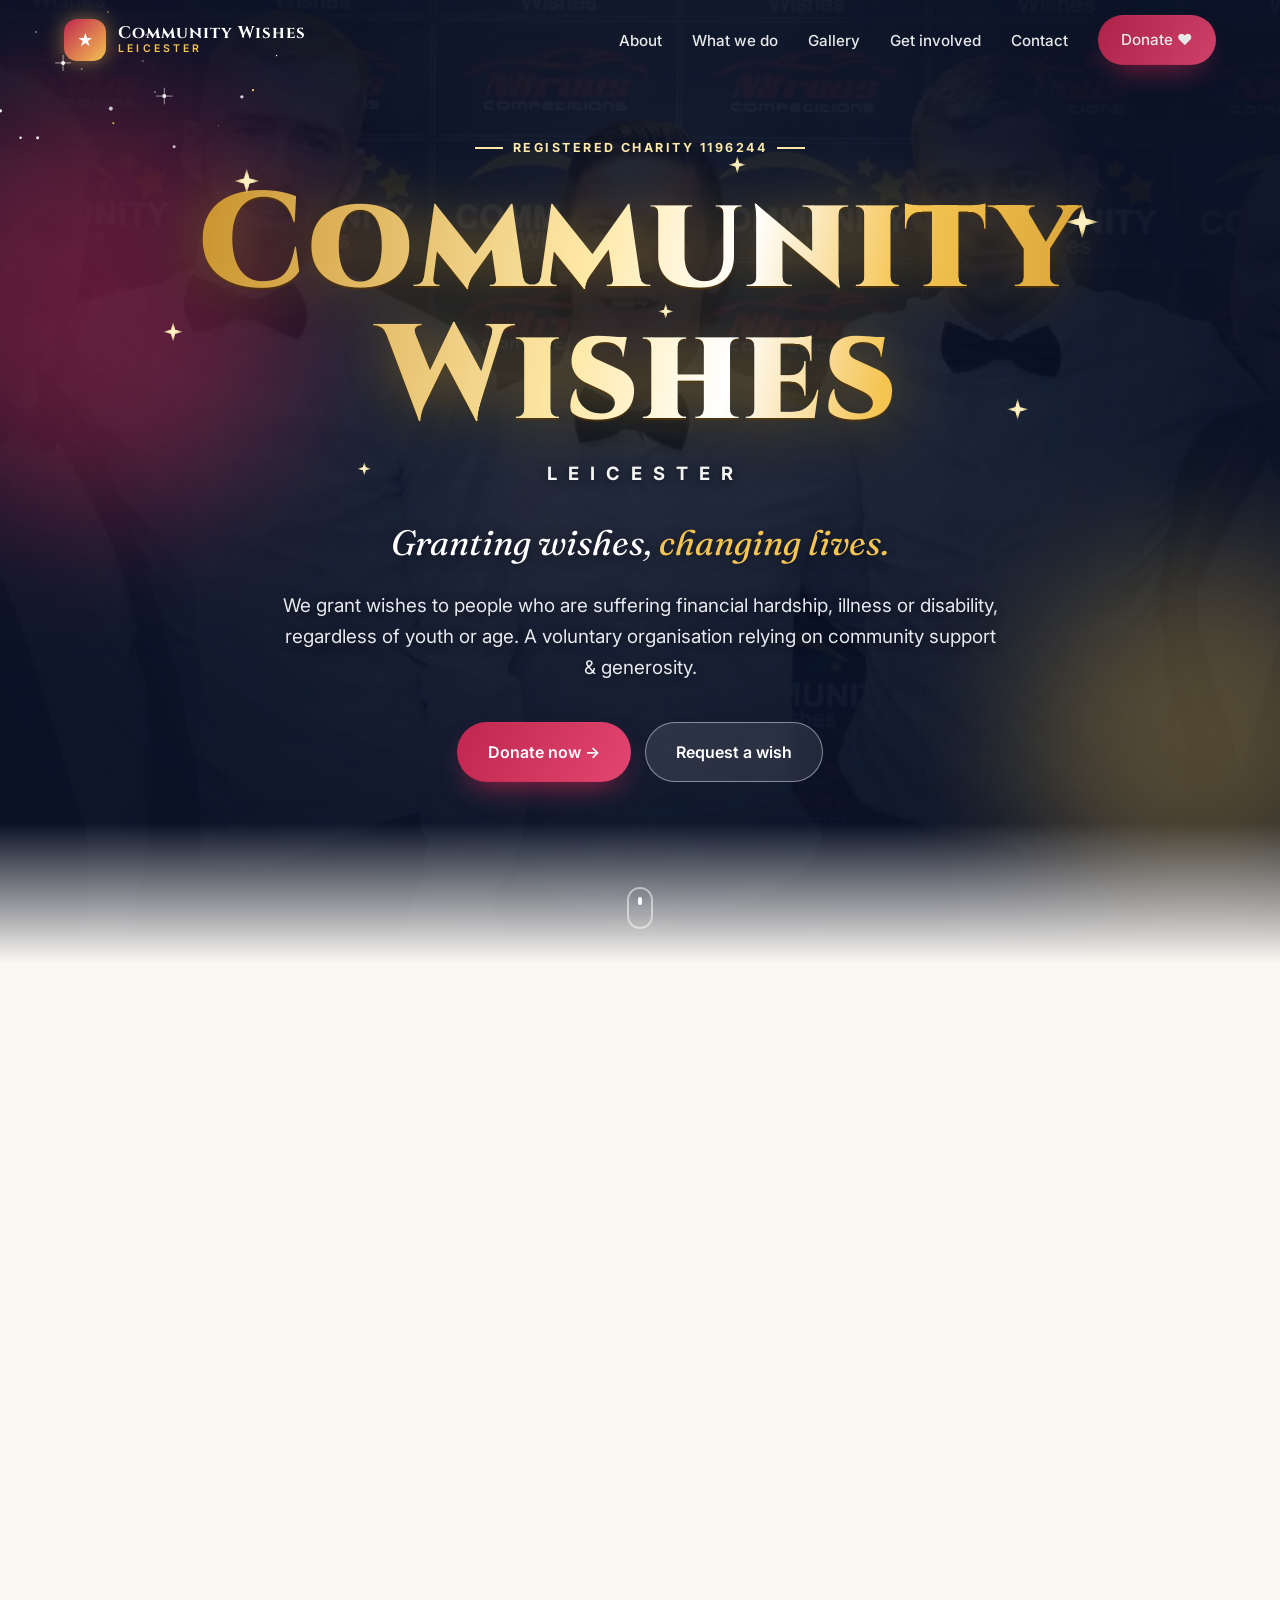
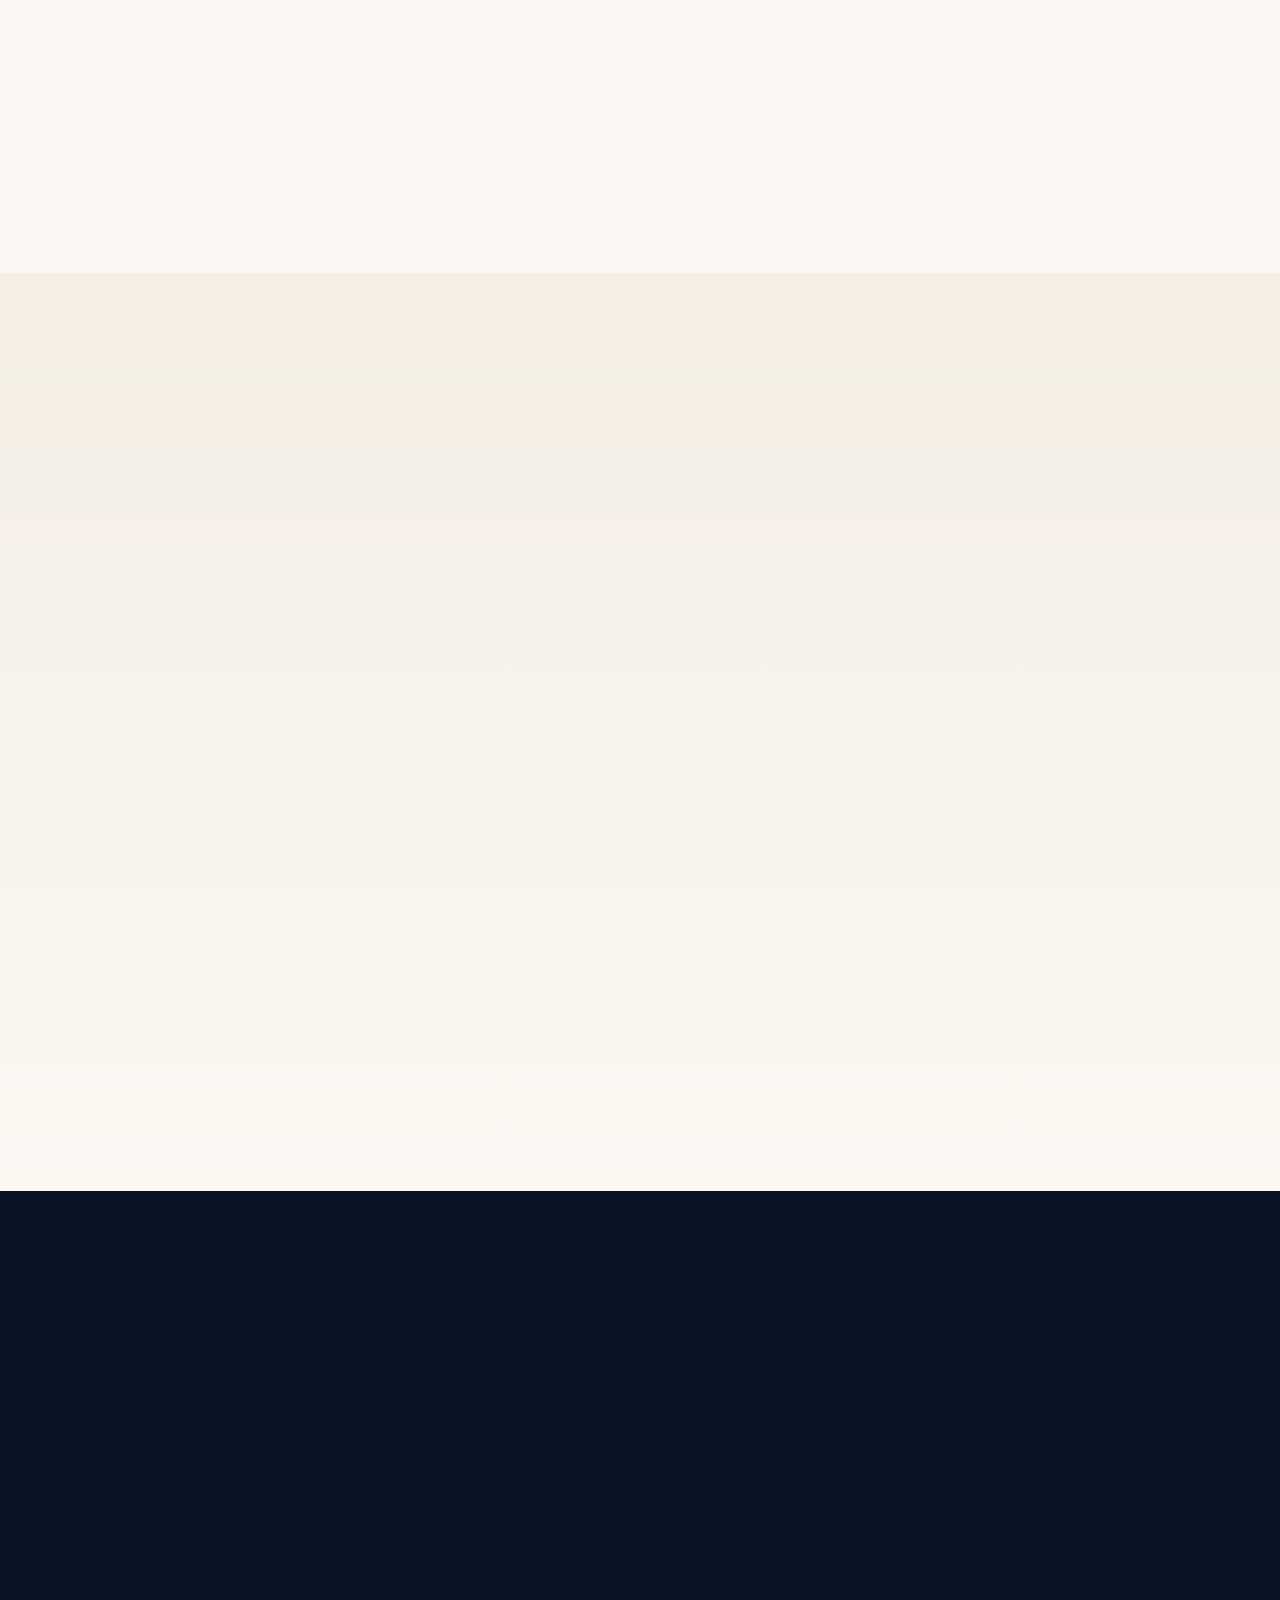
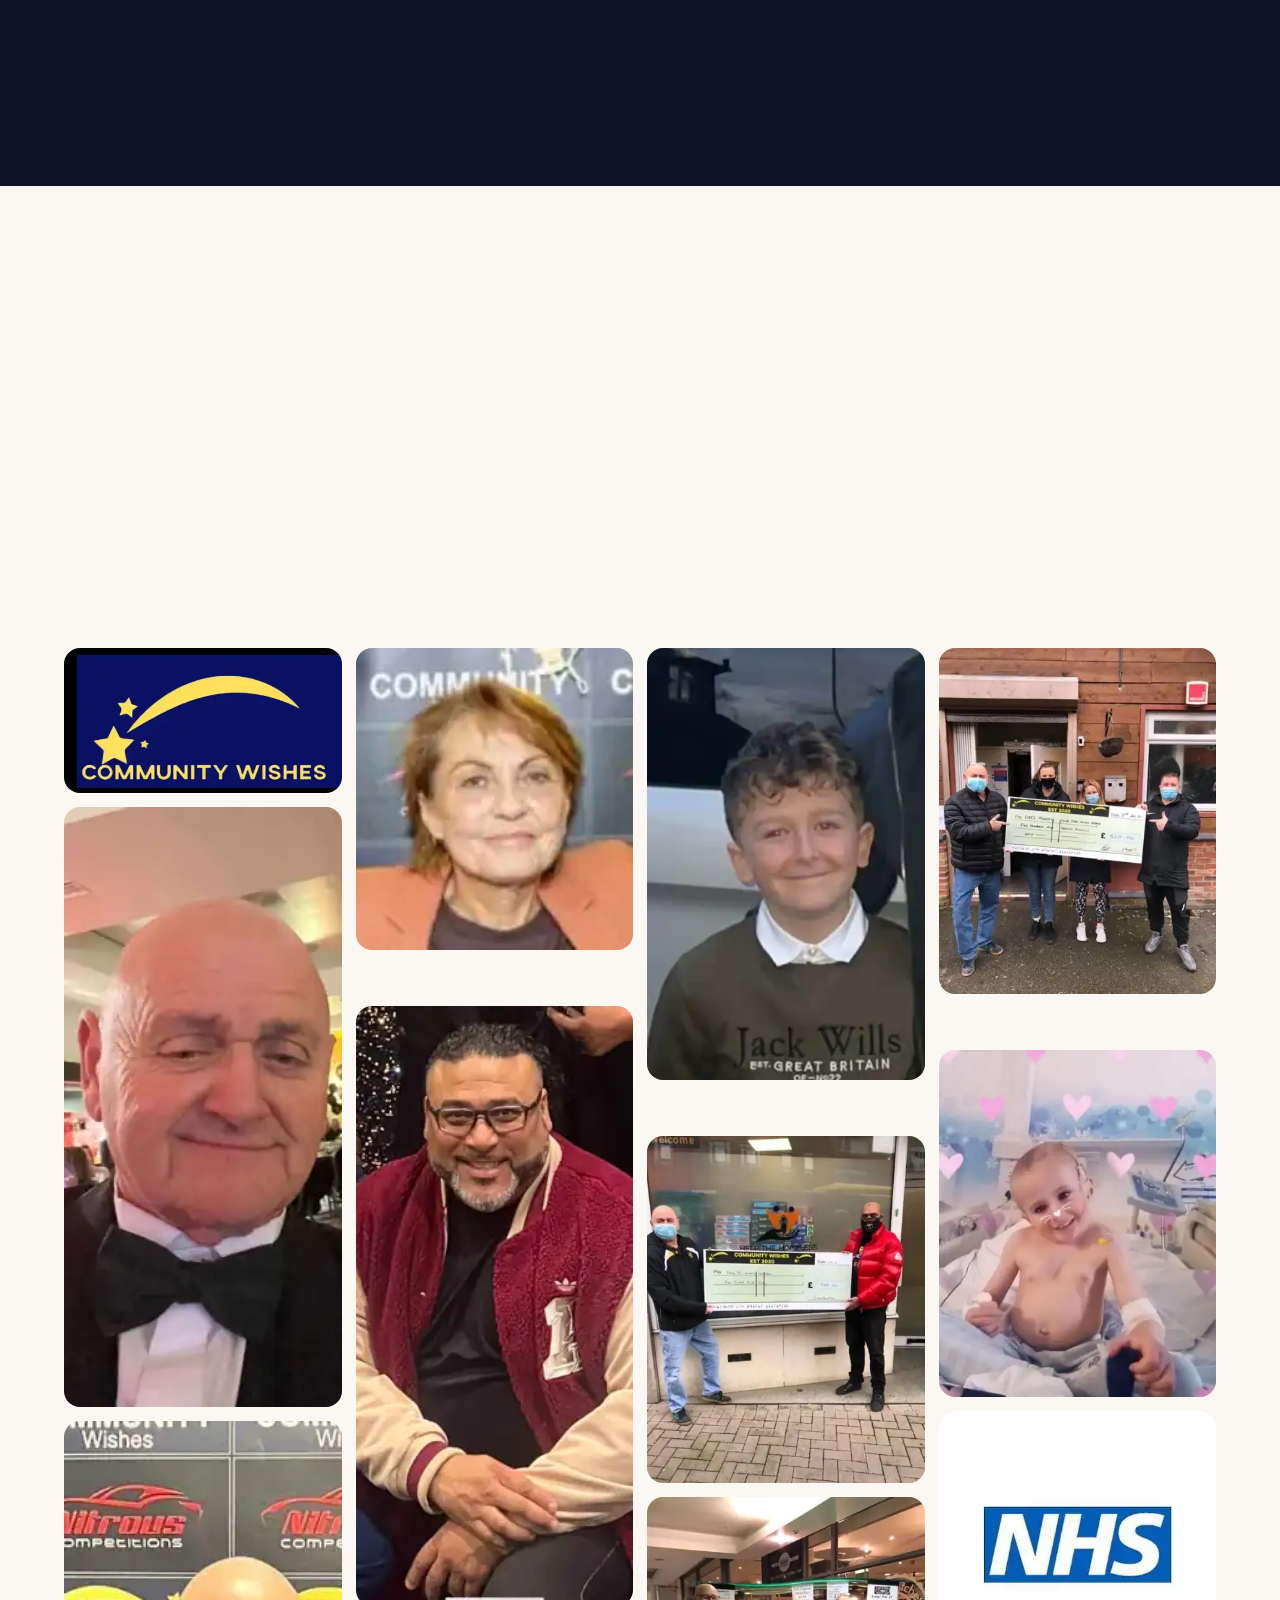
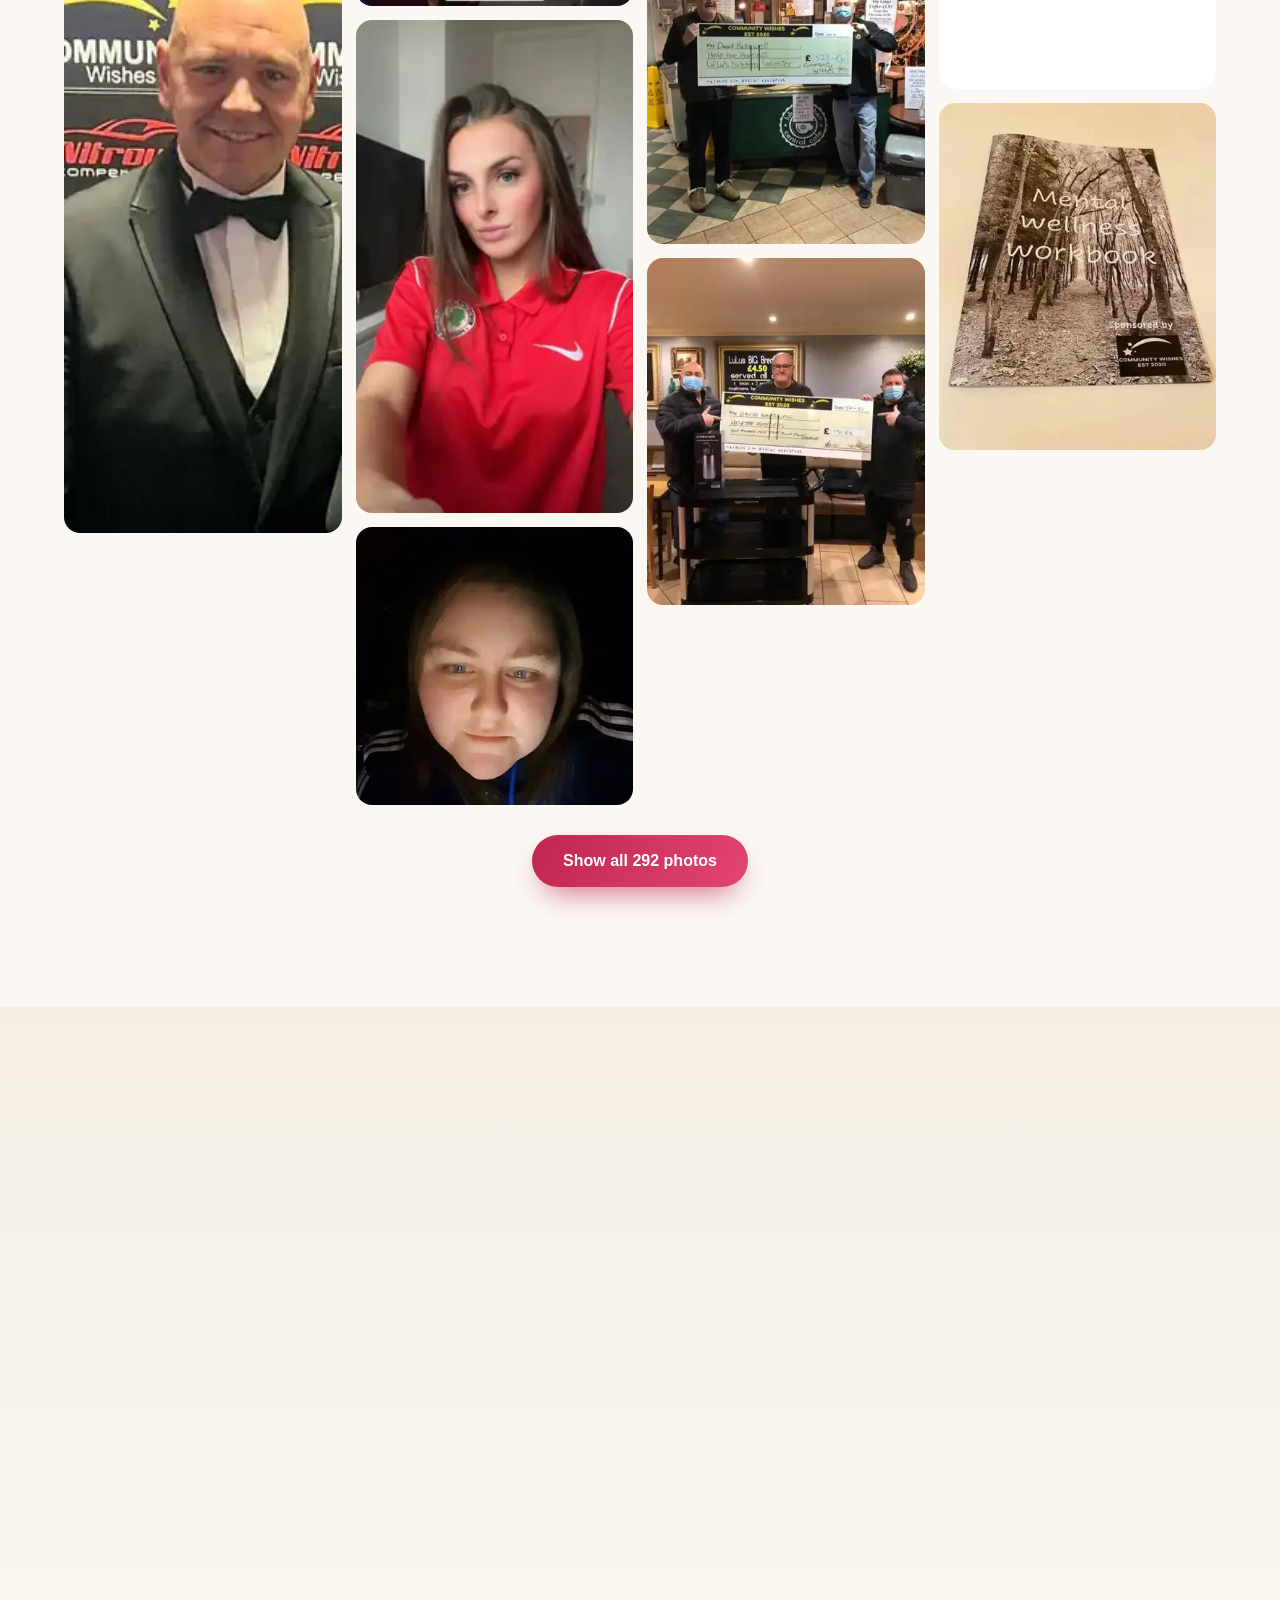
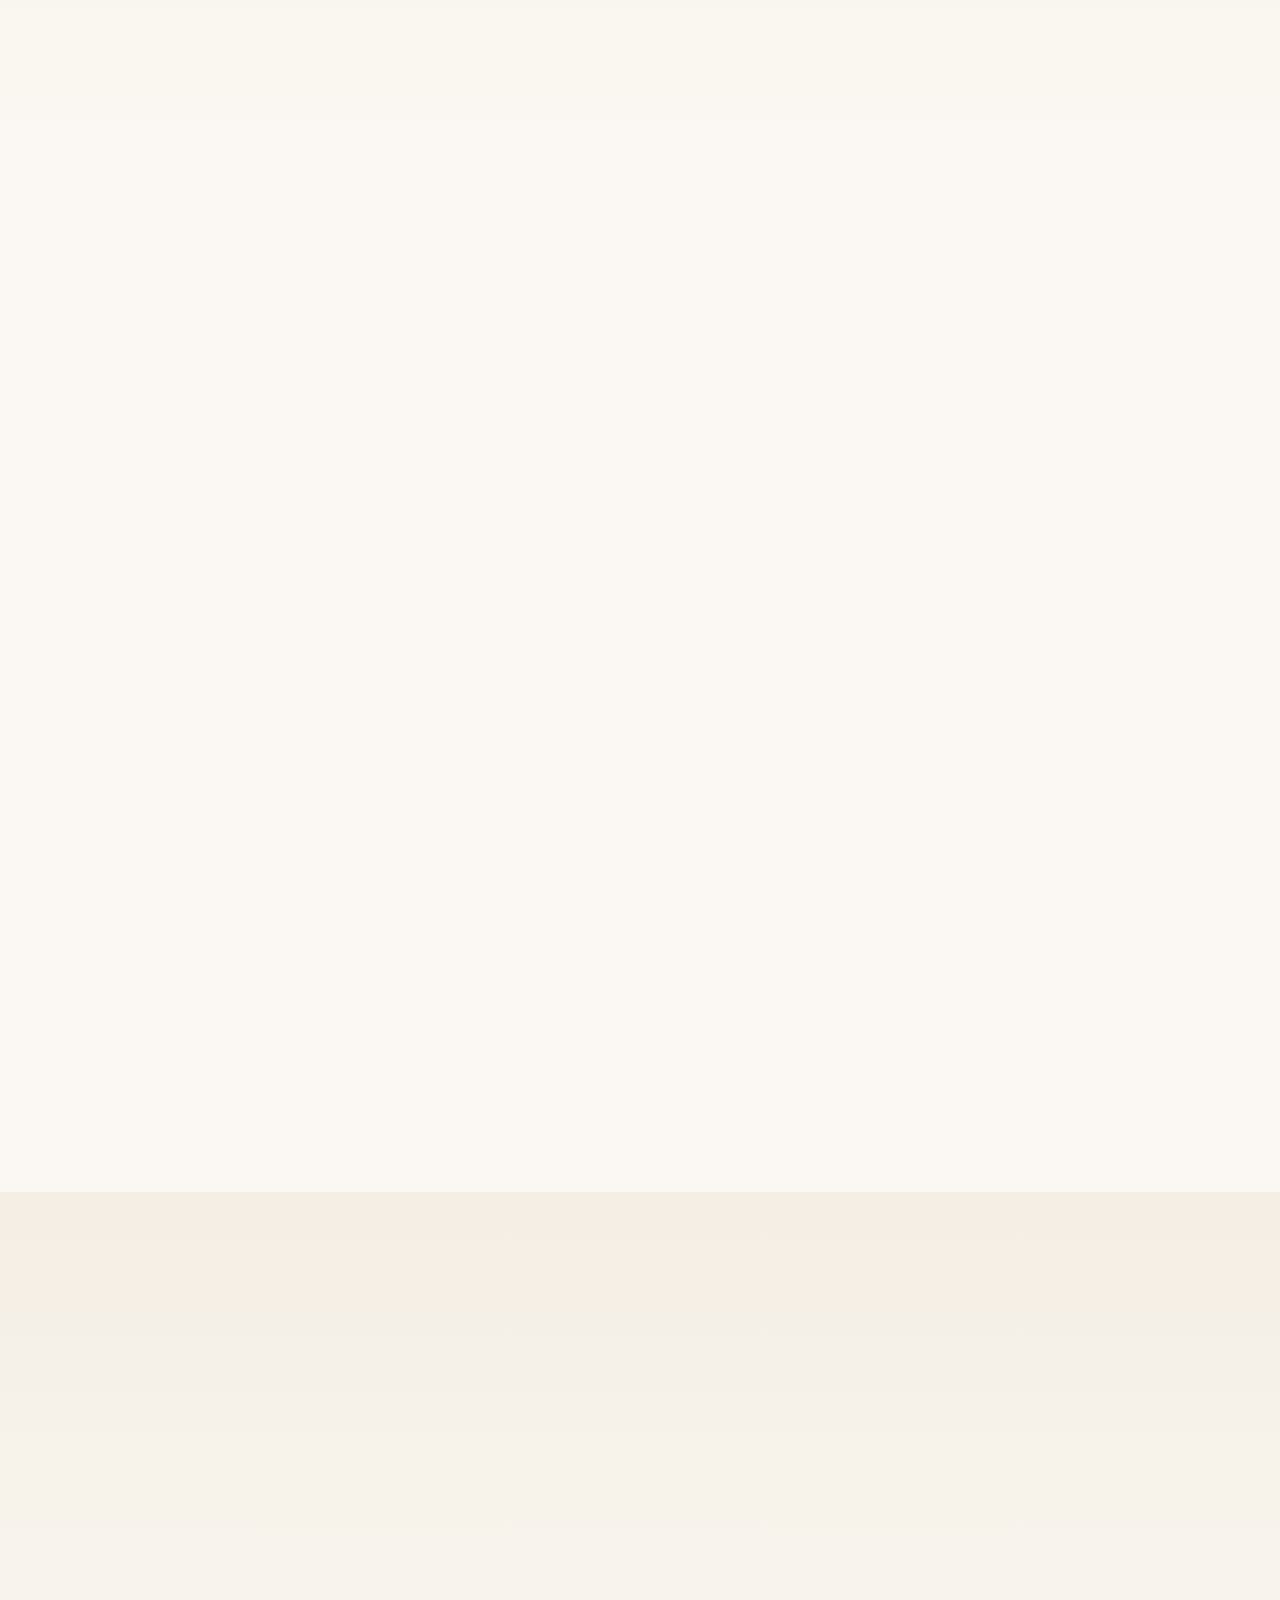
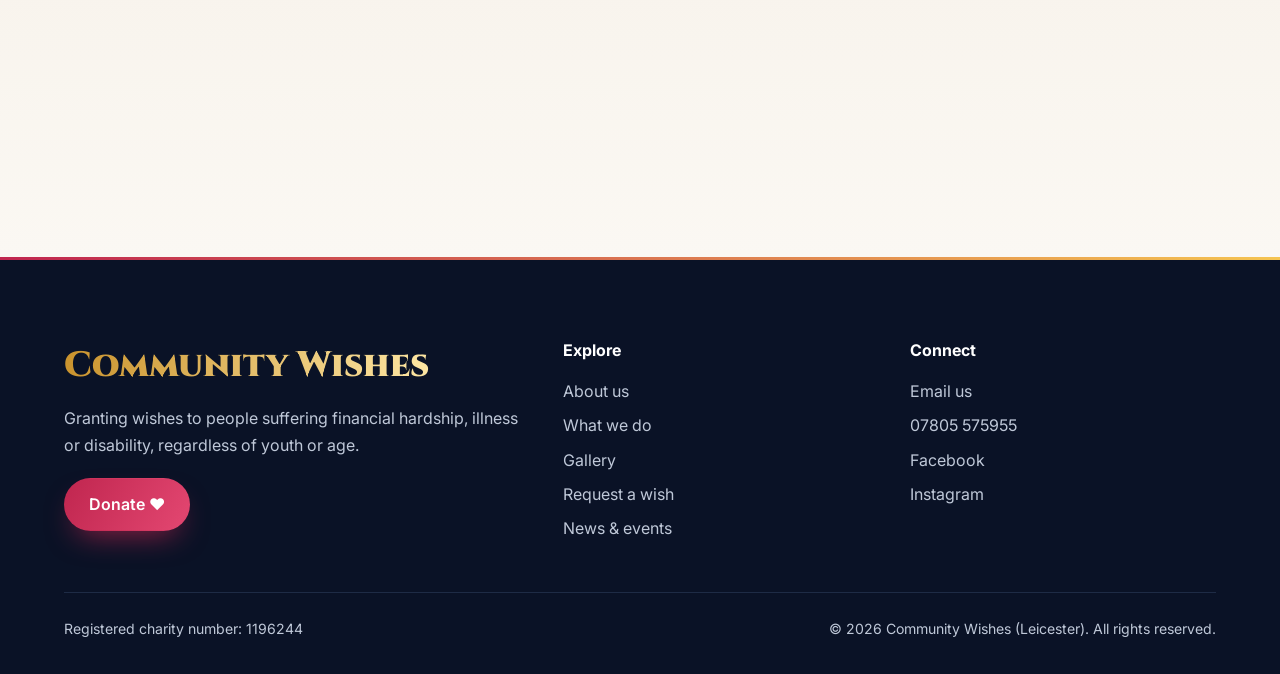
==== index.html @ 94527a58 "Add index loader" ====
<!DOCTYPE html>
<!--
  ============================================================
  DONATION_URL — REPLACE BEFORE GOING LIVE
  The original site has no online donation link, so every Donate
  button uses the placeholder in the <script> at the bottom.
  Replace it with your real Stripe Payment Link / JustGiving / PayPal page.
  Search this file for: DONATION_URL
  All photos are embedded (base64) from communitywishesleicester.godaddysites.com
  ============================================================
-->
<html lang="en-GB">
<head>
<meta charset="utf-8"><meta name="viewport" content="width=device-width, initial-scale=1">
<title>Community Wishes (Leicester) | Granting wishes, changing lives</title>
<meta name="description" content="Community Wishes (Leicester) grants wishes to people suffering financial hardship, illness or disability, regardless of youth or age. Registered charity 1196244.">
<meta property="og:type" content="website">
<meta property="og:title" content="Community Wishes (Leicester)">
<meta property="og:description" content="Our mission is to grant wishes to people who are suffering financial hardship, illness or disability regardless of youth or age. Registered charity 1196244.">
<meta property="og:image" content="https://img1.wsimg.com/isteam/ip/4e9549ed-511d-4e6c-a30c-677b5d57eadd/367485604_6834383706646253_7721024406754819091.jpg/:/rs=w:1200,h:630,cg:true,m/cr=w:1200,h:630">
<meta property="og:image:width" content="1200"><meta property="og:image:height" content="630">
<meta name="twitter:card" content="summary_large_image">
<meta name="theme-color" content="#0a1226">
<link rel="preconnect" href="https://fonts.googleapis.com"><link rel="preconnect" href="https://fonts.gstatic.com" crossorigin>
<link href="https://fonts.googleapis.com/css2?family=Cinzel:wght@700;900&family=Fraunces:ital,opsz,wght@0,9..144,500;0,9..144,700;1,9..144,600&family=Inter:wght@400;500;600;700&display=swap" rel="stylesheet">
<style>body{margin:0;background:#0a1226;color:#f5c451;font:600 18px/1.4 Inter,system-ui,sans-serif;display:grid;place-items:center;min-height:100vh;text-align:center}
.s{width:48px;height:48px;border:4px solid rgba(245,196,81,.25);border-top-color:#f5c451;border-radius:50%;animation:r 1s linear infinite;margin:0 auto 18px}@keyframes r{to{transform:rotate(360deg)}}</style></head>
<body><div><div class="s"></div>Community Wishes (Leicester)<br><small style="color:#cfd6e2;font-weight:400">Loading…</small></div>
<script>
Promise.all(Array.from({length:9},(_,i)=>fetch('parts/p'+i+'.txt').then(r=>{if(!r.ok)throw r.status;return r.text()})))
.then(a=>{document.open();document.write(a.join(''));document.close()})
.catch(e=>{document.body.innerHTML='<p style="padding:24px">Sorry, the page failed to load. Please refresh.</p>'});
</script></body></html>
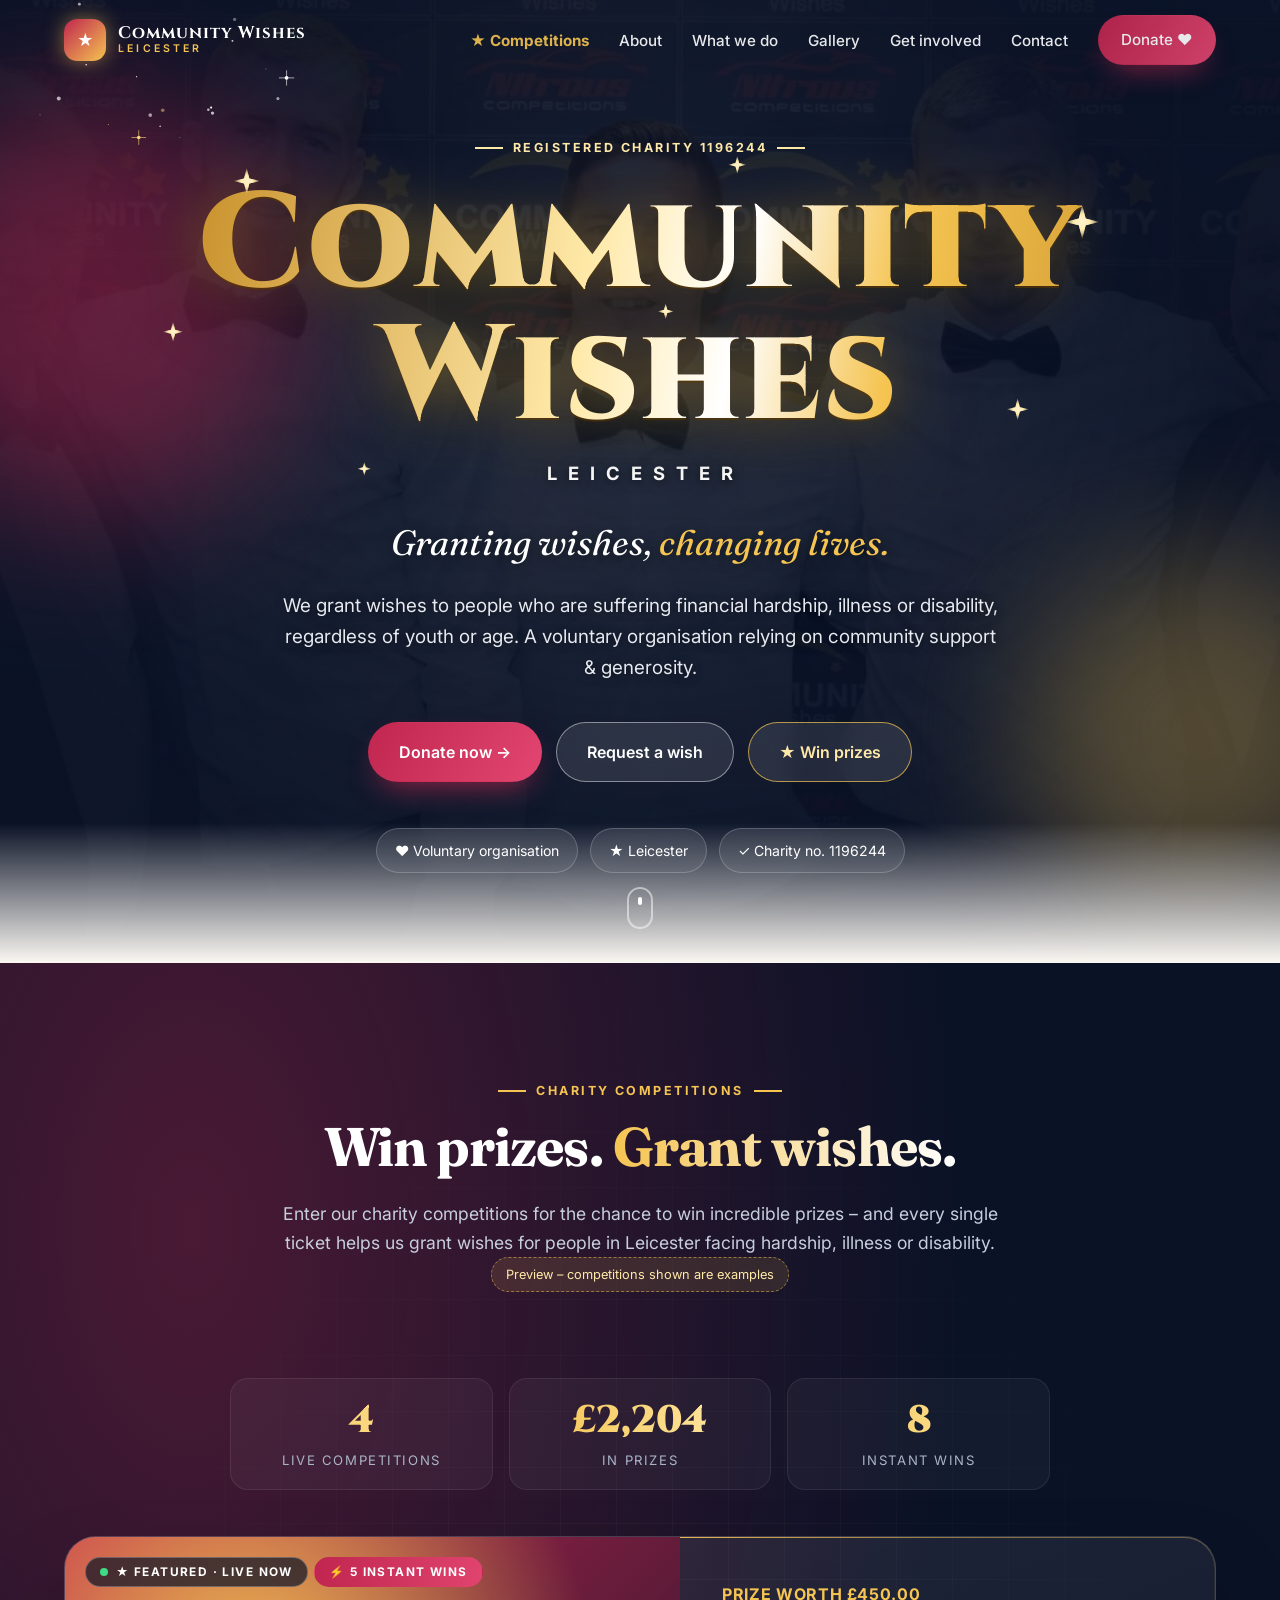
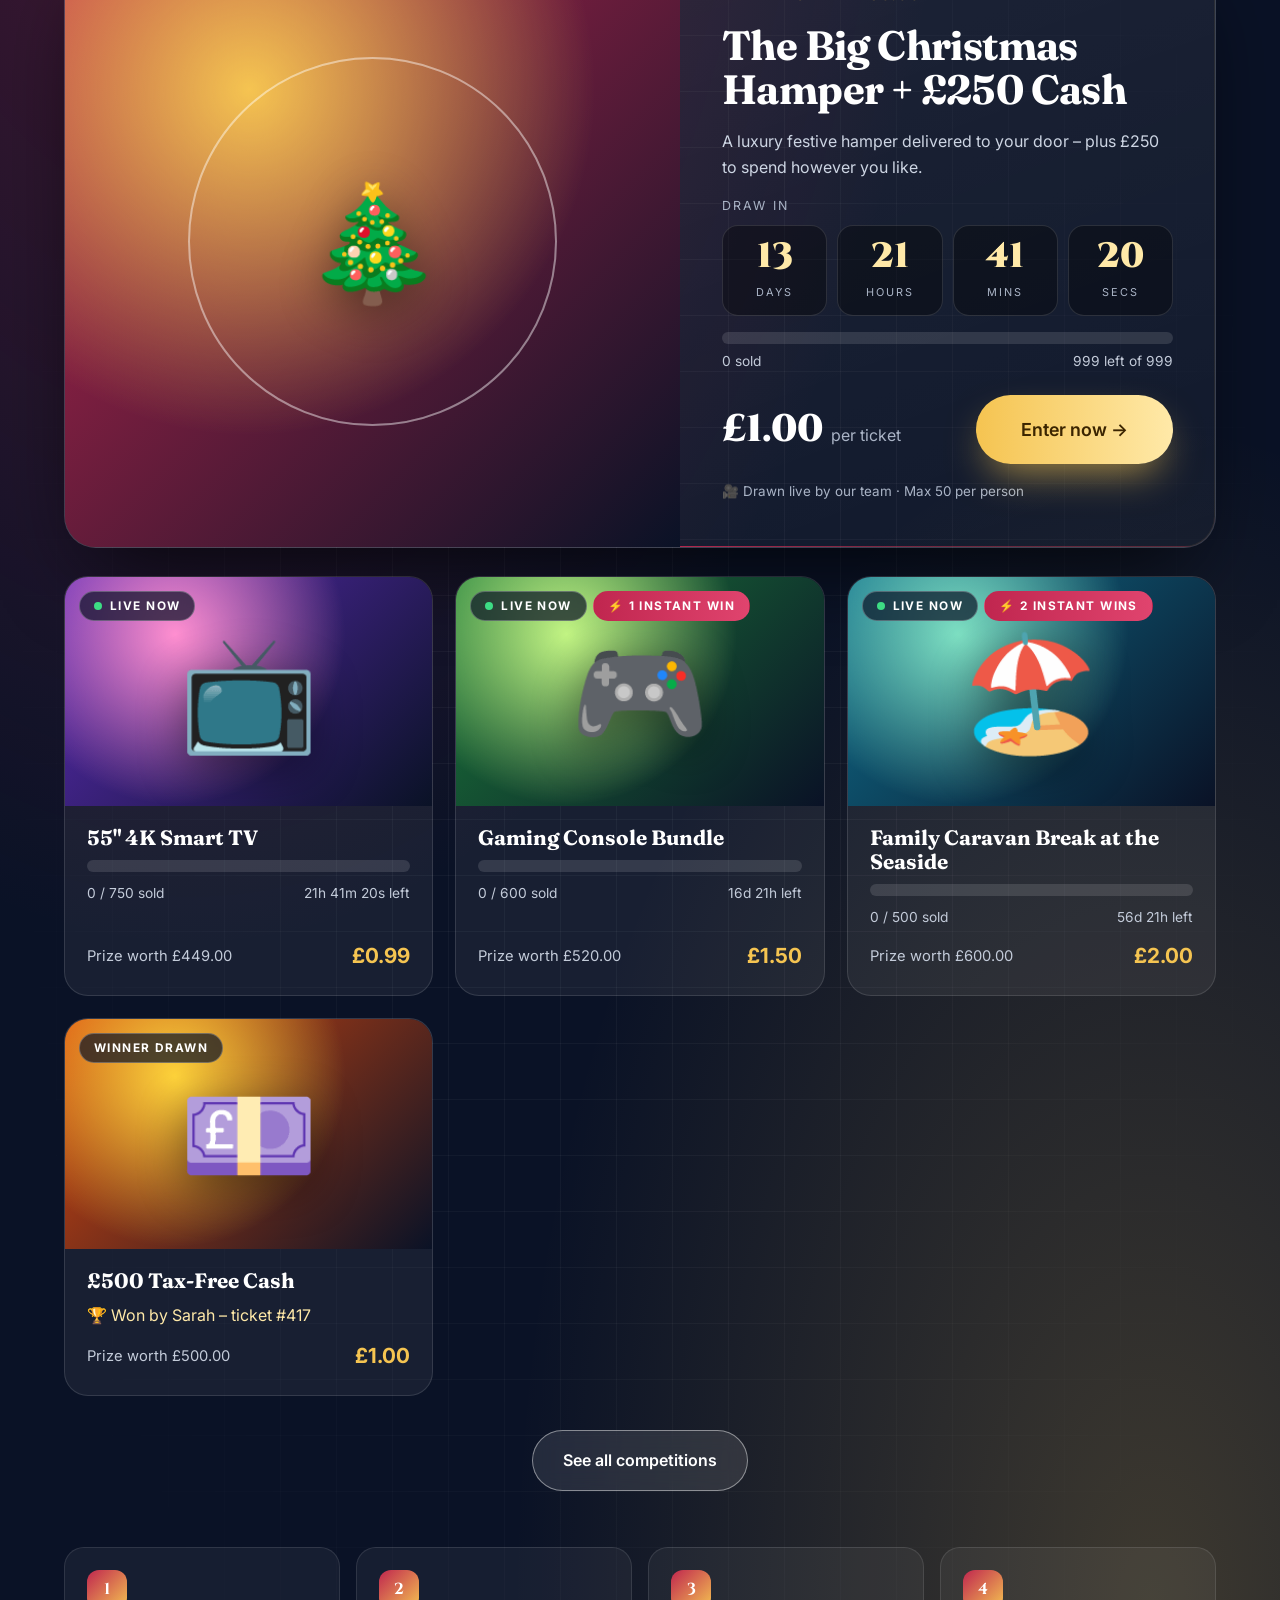
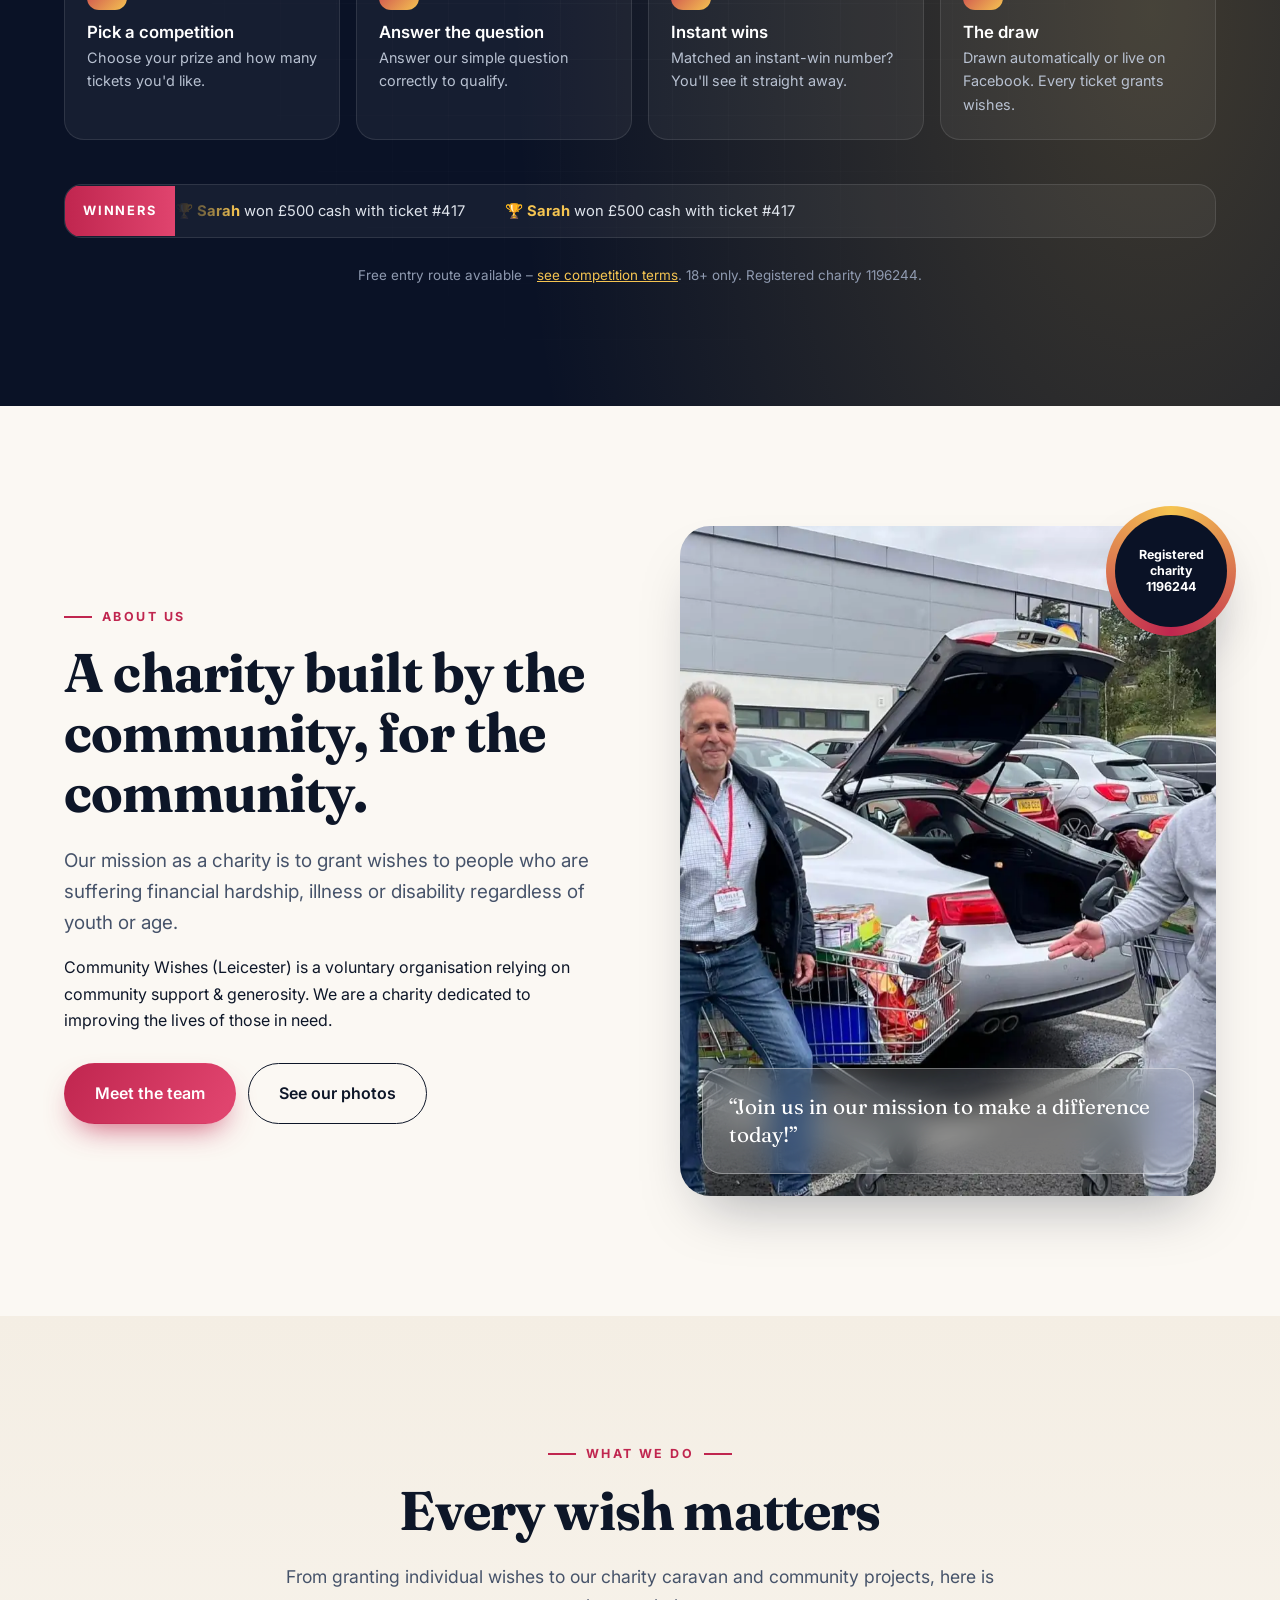
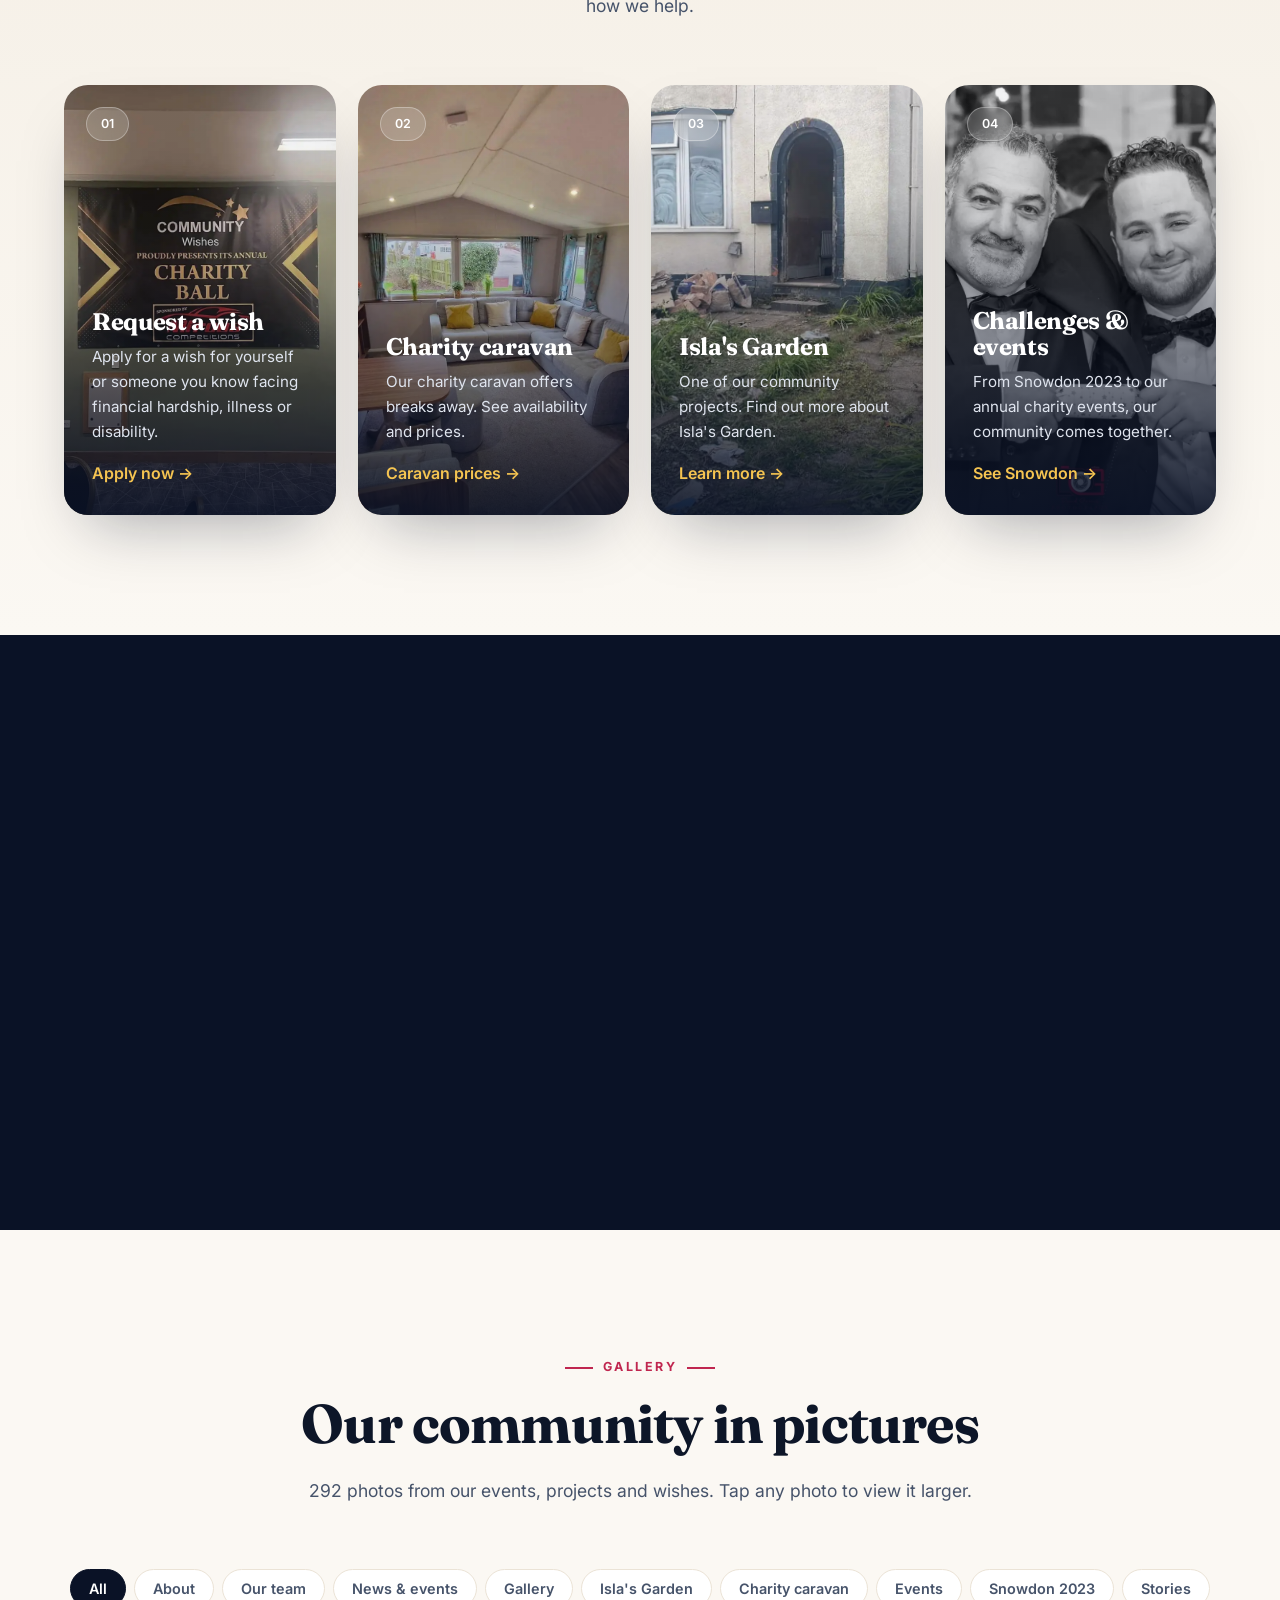
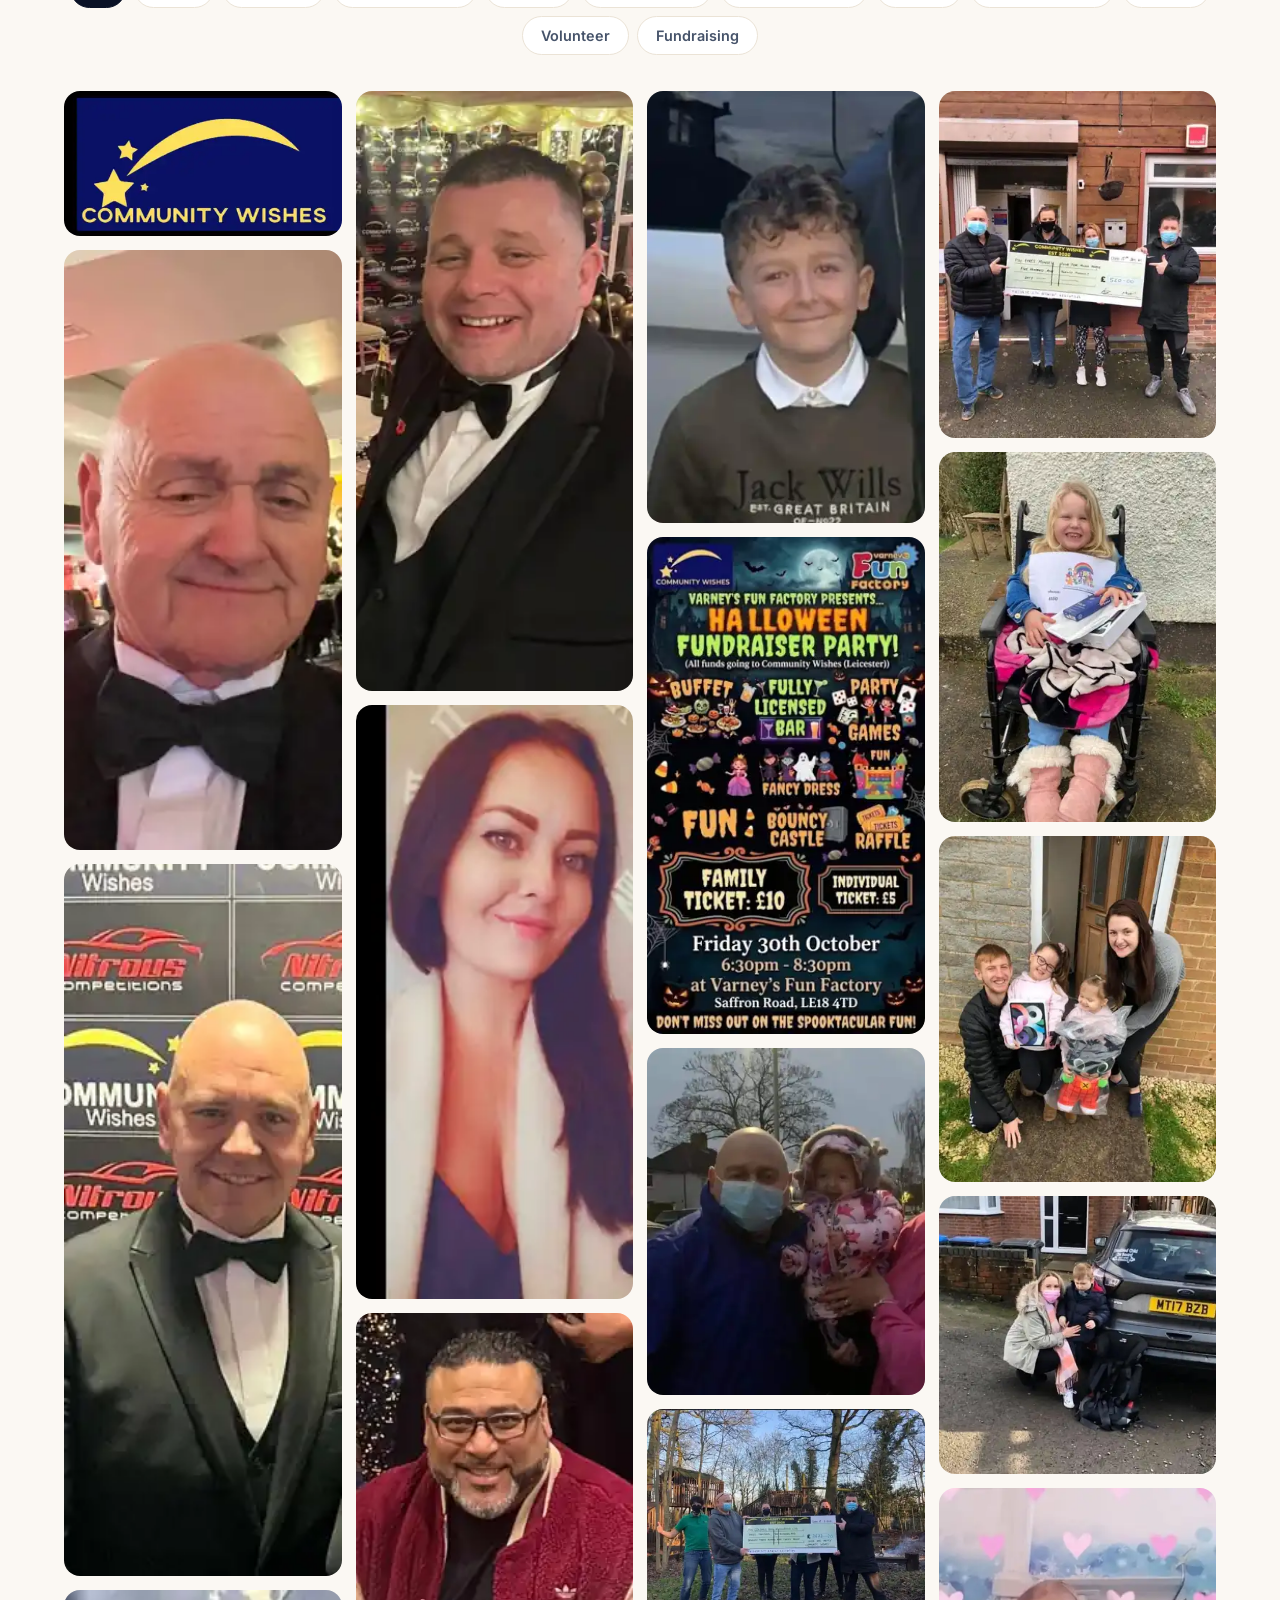
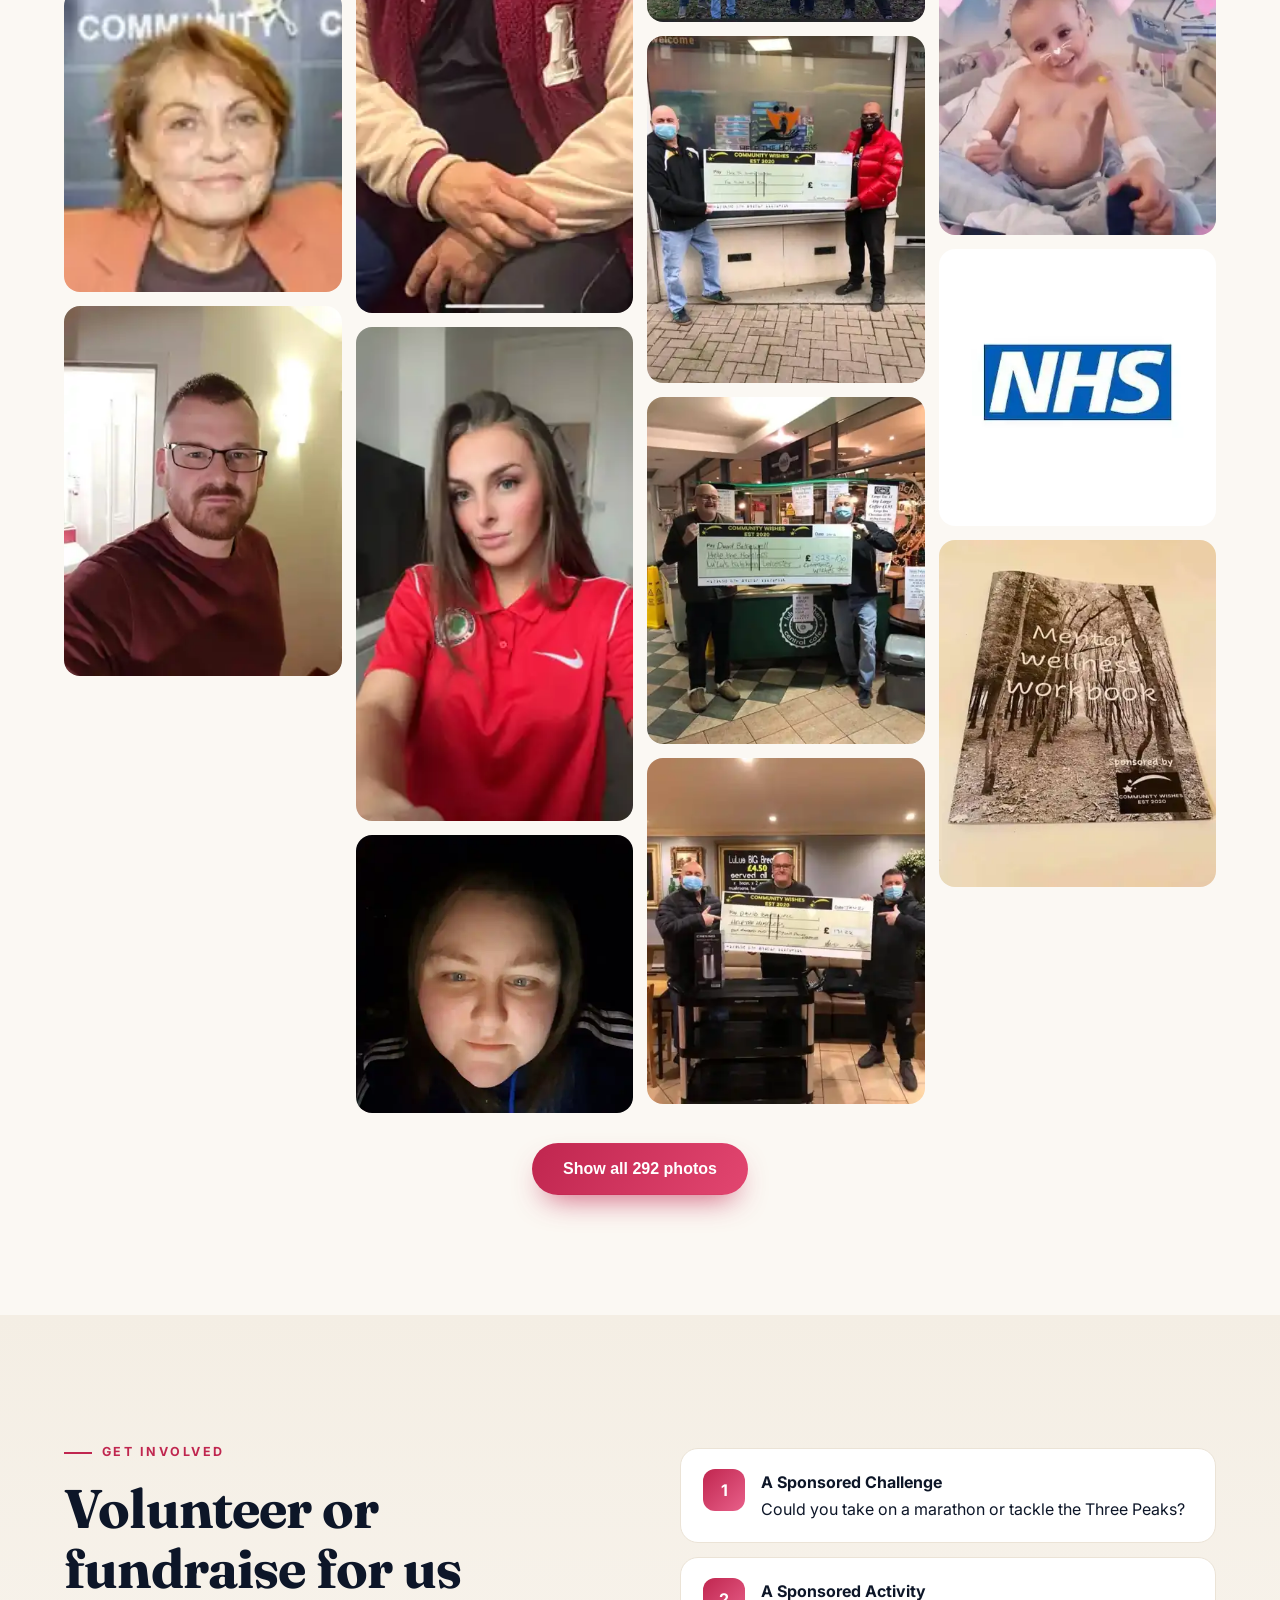
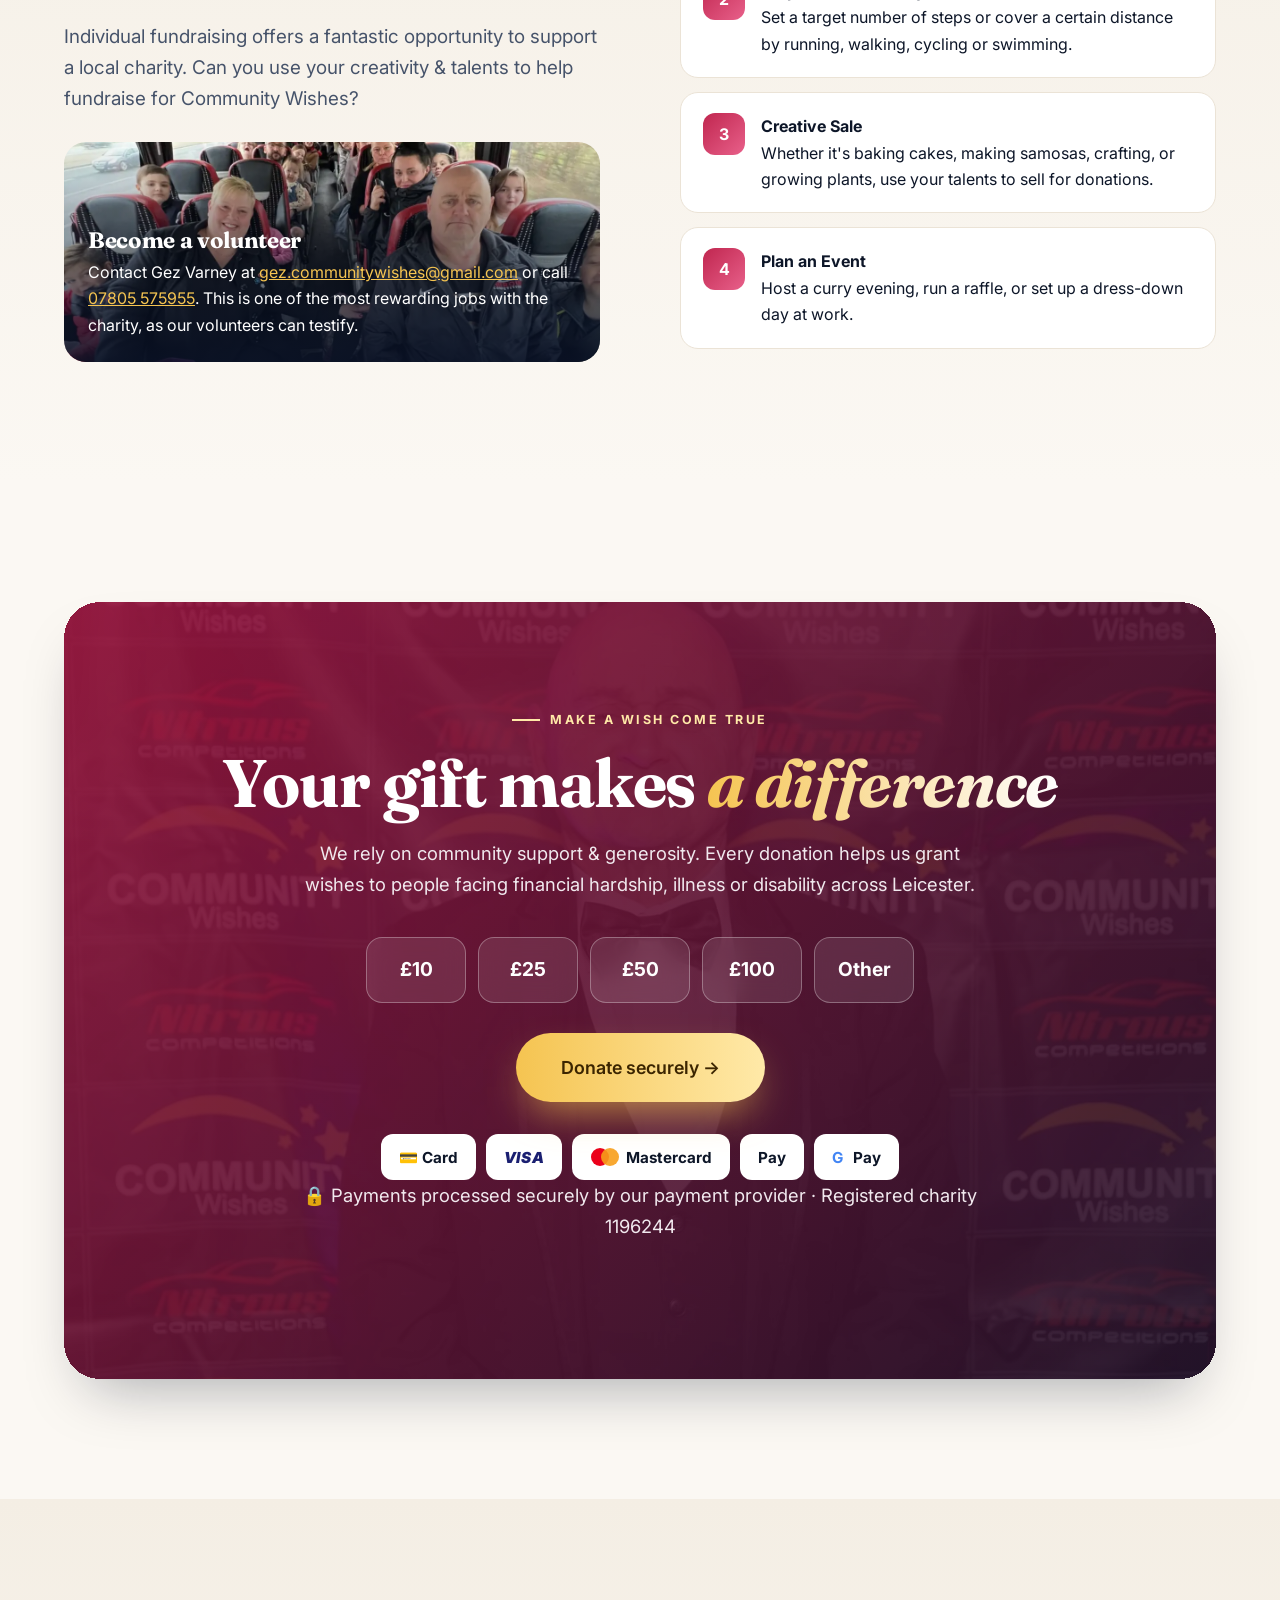
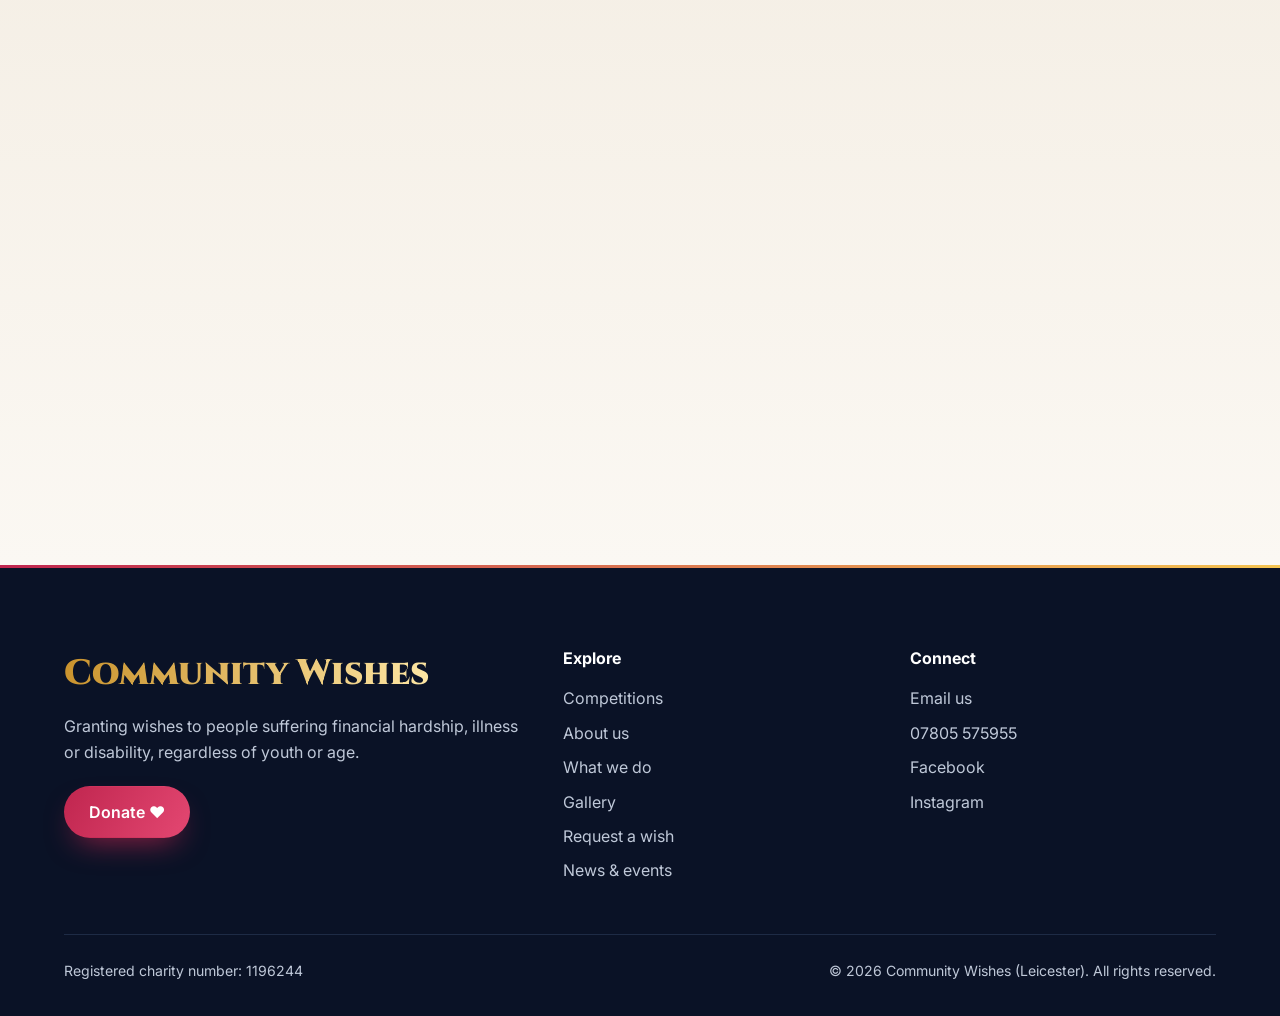
==== commit ba55ee54: "Add charity competitions platform, admin, live draw and Xero export - Front-page competitions showca" ====
--- a/index.html
+++ b/index.html
@@ -28,6 +28,11 @@
 <body><div><div class="s"></div>Community Wishes (Leicester)<br><small style="color:#cfd6e2;font-weight:400">Loading…</small></div>
 <script>
 Promise.all(Array.from({length:9},(_,i)=>fetch('parts/p'+i+'.txt').then(r=>{if(!r.ok)throw r.status;return r.text()})))
-.then(a=>{document.open();document.write(a.join(''));document.close()})
+.then(a=>{
+ /* Competitions add-on: injected without touching the photo-heavy page parts */
+ const v='?v=20261111';
+ const html=a.join('').replace('</head>','<link rel="stylesheet" href="comp/comp.css'+v+'"></head>')
+  .replace(/<\/body>\s*<\/html>\s*$/,'<script src="comp/store.js'+v+'"><\/script><script src="comp/front.js'+v+'"><\/script></body></html>');
+ document.open();document.write(html);document.close()})
 .catch(e=>{document.body.innerHTML='<p style="padding:24px">Sorry, the page failed to load. Please refresh.</p>'});
 </script></body></html>
--- a/comp/comp.css
+++ b/comp/comp.css
@@ -0,0 +1,167 @@
+/* Community Wishes – Competitions styles (matches main site palette) */
+html,body{overflow-x:clip}
+:root{--cw-navy:#0a1226;--cw-navy2:#121d38;--cw-brand:#c0264f;--cw-gold:#f5c451;--cw-gold2:#ffe9a8;--cw-ink:#0d1628;--cw-ink2:#46536a;--cw-bg:#fbf8f3;--cw-line:#ebe3d6;--cw-ok:#1f9d55;--cw-warn:#d9480f}
+.cw-art{position:relative;width:100%;height:100%;min-height:100%;display:grid;place-items:center;background:radial-gradient(circle at 30% 25%,var(--b),transparent 55%),linear-gradient(135deg,var(--a),#0a1226);overflow:hidden}
+.cw-art span{font-size:clamp(3.5rem,9vw,7rem);filter:drop-shadow(0 12px 24px rgba(0,0,0,.45));animation:cwbob 5s ease-in-out infinite}
+.cw-art i{position:absolute;border-radius:50%;border:2px solid rgba(255,255,255,.18);width:60%;aspect-ratio:1;animation:cwring 6s linear infinite}
+.cw-art i:nth-child(3){animation-delay:-2s}.cw-art i:nth-child(4){animation-delay:-4s}
+@keyframes cwbob{50%{transform:translateY(-10px) rotate(-4deg)}}
+@keyframes cwring{from{transform:scale(.3);opacity:1}to{transform:scale(2);opacity:0}}
+
+/* ===== front-page showcase ===== */
+.cw-show{background:var(--cw-navy);color:#fff;padding:110px 0 120px;position:relative;overflow:hidden;isolation:isolate}
+.cw-show::before{content:"";position:absolute;inset:0;z-index:-1;background:radial-gradient(ellipse 60% 50% at 15% 10%,rgba(192,38,79,.35),transparent),radial-gradient(ellipse 50% 45% at 90% 85%,rgba(245,196,81,.22),transparent)}
+.cw-show::after{content:"";position:absolute;inset:0;z-index:-1;background-image:linear-gradient(rgba(255,255,255,.04) 1px,transparent 1px),linear-gradient(90deg,rgba(255,255,255,.04) 1px,transparent 1px);background-size:56px 56px;mask:radial-gradient(ellipse at center,#000 30%,transparent 75%)}
+.cw-show .head p{color:#c7cfdd}.cw-show .eyebrow{color:var(--cw-gold)}
+.cw-show h2.t em{font-style:normal;background:linear-gradient(90deg,var(--cw-gold),#fff,var(--cw-gold));background-size:200%;-webkit-background-clip:text;background-clip:text;color:transparent;animation:gr 4s linear infinite}
+.cw-feat{display:grid;grid-template-columns:1.15fr 1fr;border-radius:32px;overflow:hidden;background:linear-gradient(160deg,rgba(255,255,255,.09),rgba(255,255,255,.03));border:1px solid rgba(255,255,255,.14);box-shadow:0 40px 90px -30px rgba(0,0,0,.8),0 0 0 1px rgba(245,196,81,.08) inset;position:relative}
+.cw-feat::before{content:"";position:absolute;inset:-1px;border-radius:inherit;padding:1.5px;background:conic-gradient(from var(--cwa,0deg),var(--cw-gold),transparent 25%,var(--cw-brand) 50%,transparent 75%,var(--cw-gold));-webkit-mask:linear-gradient(#000 0 0) content-box,linear-gradient(#000 0 0);-webkit-mask-composite:xor;mask-composite:exclude;animation:cwspin 6s linear infinite;pointer-events:none}
+@property --cwa{syntax:'<angle>';initial-value:0deg;inherits:false}
+@keyframes cwspin{to{--cwa:360deg}}
+.cw-feat .pic{position:relative;min-height:440px}
+.cw-feat .pic img{position:absolute;inset:0;width:100%;height:100%;object-fit:cover}
+.cw-feat .pic .cw-art{position:absolute;inset:0}
+.cw-feat .pic .tag{position:absolute;top:20px;left:20px;z-index:2}
+.cw-feat .body{padding:44px 42px;display:flex;flex-direction:column;gap:16px}
+.cw-feat h3{font-family:Fraunces,Georgia,serif;font-size:clamp(1.8rem,3.2vw,2.6rem);line-height:1.08}
+.cw-feat .val{color:var(--cw-gold);font-weight:700;letter-spacing:.04em}
+.cw-feat p.d{color:#cdd5e3}
+.cw-tag{display:inline-flex;align-items:center;gap:8px;padding:7px 14px;border-radius:999px;font:700 .74rem Inter,sans-serif;letter-spacing:.12em;text-transform:uppercase;background:rgba(10,18,38,.7);backdrop-filter:blur(10px);border:1px solid rgba(255,255,255,.25);color:#fff}
+.cw-tag.live::before{content:"";width:8px;height:8px;border-radius:50%;background:#3ddc84;box-shadow:0 0 0 0 rgba(61,220,132,.7);animation:cwpulse 1.6s infinite}
+.cw-tag.iw{background:linear-gradient(90deg,var(--cw-brand),#e0446e);border-color:transparent}
+@keyframes cwpulse{70%{box-shadow:0 0 0 10px rgba(61,220,132,0)}100%{box-shadow:0 0 0 0 rgba(61,220,132,0)}}
+.cw-cd{display:flex;gap:10px}
+.cw-cd div{flex:1;min-width:0;text-align:center;padding:12px 4px;border-radius:16px;background:rgba(0,0,0,.35);border:1px solid rgba(255,255,255,.12)}
+.cw-cd b{display:block;font:900 clamp(1.5rem,3vw,2.2rem) Cinzel,serif;color:var(--cw-gold2);font-variant-numeric:tabular-nums;line-height:1.1}
+.cw-cd small{font-size:.68rem;letter-spacing:.18em;text-transform:uppercase;color:#aab4c6}
+.cw-bar{height:12px;border-radius:999px;background:rgba(255,255,255,.12);overflow:hidden}
+.cw-bar i{display:block;height:100%;border-radius:inherit;background:linear-gradient(90deg,var(--cw-brand),var(--cw-gold));background-size:200%;animation:gr 3s linear infinite;transition:width 1.2s cubic-bezier(.2,.7,.2,1)}
+.cw-barl{display:flex;justify-content:space-between;font-size:.86rem;color:#c3cbd9;margin-top:6px}
+.cw-price{display:flex;align-items:baseline;gap:8px}.cw-price b{font:900 2.4rem Cinzel,serif;color:#fff}.cw-price span{color:#aab4c6}
+.cw-row{display:flex;gap:12px;flex-wrap:wrap;align-items:center}
+.cw-grid{display:grid;grid-template-columns:repeat(3,1fr);gap:22px;margin-top:28px}
+.cw-card{display:flex;flex-direction:column;border-radius:24px;overflow:hidden;background:rgba(255,255,255,.06);border:1px solid rgba(255,255,255,.12);text-decoration:none;color:#fff;transition:transform .4s,background .4s,box-shadow .4s}
+.cw-card:hover{transform:translateY(-8px);background:rgba(255,255,255,.1);box-shadow:0 30px 60px -25px rgba(0,0,0,.8)}
+.cw-card .pic{position:relative;aspect-ratio:16/10;overflow:hidden}
+.cw-card .pic img,.cw-card .pic .cw-art{position:absolute;inset:0;width:100%;height:100%;object-fit:cover;transition:transform 1s}
+.cw-card:hover .pic img{transform:scale(1.08)}
+.cw-card .pic .tag{position:absolute;top:14px;left:14px;display:flex;gap:6px;flex-wrap:wrap}
+.cw-card .ci{padding:20px 22px 22px;display:flex;flex-direction:column;gap:10px;flex:1}
+.cw-card h4{font-family:Fraunces,Georgia,serif;font-size:1.3rem;line-height:1.15}
+.cw-card .meta{display:flex;justify-content:space-between;align-items:center;margin-top:auto;font-size:.92rem;color:#c3cbd9}
+.cw-card .meta b{font-size:1.3rem;color:var(--cw-gold)}
+.cw-steps{display:grid;grid-template-columns:repeat(4,1fr);gap:16px;margin-top:56px}
+.cw-steps div{padding:22px;border-radius:20px;background:rgba(255,255,255,.05);border:1px solid rgba(255,255,255,.1)}
+.cw-steps b{display:grid;place-items:center;width:40px;height:40px;border-radius:12px;background:linear-gradient(135deg,var(--cw-brand),var(--cw-gold));margin-bottom:12px;font-family:Cinzel}
+.cw-steps h5{font:600 1.05rem Inter,sans-serif;margin-bottom:4px}.cw-steps p{font-size:.9rem;color:#b8c1d1}
+.cw-ticker{margin-top:44px;border-radius:18px;background:rgba(255,255,255,.05);border:1px solid rgba(255,255,255,.1);overflow:hidden;display:flex;align-items:center}
+.cw-ticker strong{flex:none;padding:14px 18px;background:linear-gradient(90deg,var(--cw-brand),#e0446e);font-size:.8rem;letter-spacing:.14em;text-transform:uppercase}
+.cw-ticker .tr{overflow:hidden;flex:1;mask:linear-gradient(90deg,transparent,#000 6%,#000 94%,transparent)}
+.cw-ticker .tr div{display:inline-flex;gap:40px;white-space:nowrap;padding:14px 0;animation:cwmar 40s linear infinite}
+.cw-ticker span{color:#dfe4ec;font-size:.92rem}.cw-ticker span b{color:var(--cw-gold)}
+@keyframes cwmar{from{transform:translateX(0)}to{transform:translateX(-50%)}}
+.cw-stats{display:grid;grid-template-columns:repeat(3,1fr);gap:16px;margin:0 auto 46px;max-width:820px}
+.cw-stats div{text-align:center;padding:16px;border-radius:18px;background:rgba(255,255,255,.04);border:1px solid rgba(255,255,255,.08)}
+.cw-stats b{display:block;font:900 clamp(1.6rem,3.4vw,2.4rem) Cinzel,serif;background:linear-gradient(90deg,var(--cw-gold),var(--cw-gold2));-webkit-background-clip:text;background-clip:text;color:transparent}
+.cw-stats span{font-size:.82rem;letter-spacing:.12em;text-transform:uppercase;color:#aab4c6}
+.cw-note{text-align:center;margin-top:26px;font-size:.84rem;color:#8f9ab0}.cw-note a{color:var(--cw-gold)}
+.cw-preview{display:inline-block;margin:0 auto 22px;padding:6px 14px;border-radius:999px;background:rgba(245,196,81,.12);border:1px dashed rgba(245,196,81,.5);color:var(--cw-gold2);font-size:.8rem}
+@media (max-width:1000px){.cw-grid{grid-template-columns:repeat(2,1fr)}.cw-steps{grid-template-columns:repeat(2,1fr)}}
+@media (max-width:860px){.cw-feat{grid-template-columns:1fr}.cw-feat .pic{min-height:280px}.cw-feat .body{padding:28px 22px}.cw-show{padding:84px 0}}
+@media (max-width:560px){.cw-grid,.cw-steps{grid-template-columns:1fr}.cw-stats{grid-template-columns:1fr 1fr 1fr;gap:8px}.cw-stats div{padding:12px 6px}.cw-stats span{font-size:.62rem;letter-spacing:.06em}}
+
+/* ===== subpage shell ===== */
+.cw-page{font-family:Inter,system-ui,sans-serif;background:var(--cw-bg);color:var(--cw-ink);margin:0;min-height:100vh;-webkit-font-smoothing:antialiased}
+.cw-page *{box-sizing:border-box}
+.cw-top{background:var(--cw-navy);color:#fff;position:sticky;top:0;z-index:50;box-shadow:0 10px 30px -15px rgba(0,0,0,.5)}
+.cw-top .in{max-width:1200px;margin:auto;padding:0 20px;height:70px;display:flex;align-items:center;justify-content:space-between;gap:12px}
+.cw-top a{color:#fff;text-decoration:none}
+.cw-logo{display:flex;align-items:center;gap:10px}
+.cw-logo i{width:38px;height:38px;border-radius:12px;background:linear-gradient(135deg,var(--cw-brand),var(--cw-gold));display:grid;place-items:center;font-style:normal}
+.cw-logo b{font-family:Cinzel,serif;font-size:.95rem;letter-spacing:.06em;line-height:1.05}.cw-logo small{display:block;font:600 .6rem Inter;letter-spacing:.3em;color:var(--cw-gold)}
+.cw-top nav{display:flex;gap:18px;font-size:.92rem;align-items:center}
+.cw-top nav a{opacity:.85}.cw-top nav a:hover,.cw-top nav a.on{opacity:1;color:var(--cw-gold)}
+.cw-wrap{max-width:1200px;margin:auto;padding:0 20px}
+.cw-hero{background:var(--cw-navy);color:#fff;padding:56px 0 70px;position:relative;overflow:hidden;isolation:isolate}
+.cw-hero::before{content:"";position:absolute;inset:0;z-index:-1;background:radial-gradient(ellipse 60% 70% at 10% 0,rgba(192,38,79,.4),transparent),radial-gradient(ellipse 50% 60% at 100% 100%,rgba(245,196,81,.2),transparent)}
+.cw-hero h1{font-family:Cinzel,serif;font-size:clamp(2rem,5vw,3.4rem);background:linear-gradient(100deg,#c9922c,#ffe9a8,#fff,#f5c451,#c9922c);background-size:250%;-webkit-background-clip:text;background-clip:text;color:transparent;animation:cwshine 6s linear infinite;line-height:1.05;margin:0 0 10px}
+@keyframes cwshine{from{background-position:250% 0}to{background-position:0 0}}
+@keyframes gr{to{background-position:200% 0}}
+.cw-hero p{color:#cdd5e3;max-width:62ch;margin:0}
+.cw-btn{display:inline-flex;align-items:center;justify-content:center;gap:8px;padding:13px 24px;border-radius:999px;font:600 .98rem Inter,sans-serif;border:1.5px solid transparent;cursor:pointer;text-decoration:none;transition:transform .2s,box-shadow .2s,background .2s;color:inherit;background:none}
+.cw-btn:hover{transform:translateY(-2px)}
+.cw-btn:disabled{opacity:.5;cursor:not-allowed;transform:none}
+.cw-btn.p{background:linear-gradient(120deg,#c0264f,#e0446e,#c0264f);background-size:200%;color:#fff;box-shadow:0 12px 26px -12px rgba(192,38,79,.8);animation:gr 6s linear infinite}
+.cw-btn.g{background:linear-gradient(90deg,#f5c451,#ffe9a8,#f5c451);background-size:200%;color:#3b2500;box-shadow:0 12px 26px -12px rgba(245,196,81,.7);animation:gr 5s linear infinite}
+.cw-btn.o{border-color:currentColor}
+.cw-btn.gh{background:rgba(255,255,255,.1);border-color:rgba(255,255,255,.4);color:#fff}
+.cw-btn.sm{padding:7px 14px;font-size:.84rem}
+.cw-btn.ok{background:var(--cw-ok);color:#fff}.cw-btn.bad{background:#c92a2a;color:#fff}.cw-btn.dark{background:var(--cw-navy);color:#fff}
+.cw-banner{background:#fff4d6;color:#5c4100;border-bottom:1px solid #f0d58a;font-size:.86rem;text-align:center;padding:8px 16px}
+
+/* competition detail */
+.cw-detail{display:grid;grid-template-columns:1.05fr 1fr;gap:40px;margin-top:-40px;position:relative}
+.cw-detail .media{border-radius:28px;overflow:hidden;aspect-ratio:4/3;position:relative;box-shadow:0 30px 60px -25px rgba(10,18,38,.45);background:var(--cw-navy)}
+.cw-detail .media img,.cw-detail .media .cw-art{position:absolute;inset:0;width:100%;height:100%;object-fit:cover}
+.cw-panel{background:#fff;border:1px solid var(--cw-line);border-radius:24px;padding:26px;box-shadow:0 20px 40px -30px rgba(10,18,38,.4)}
+.cw-panel h2{font-family:Fraunces,Georgia,serif;font-size:1.5rem;margin:0 0 12px}
+.cw-panel.dk{background:var(--cw-navy);color:#fff;border-color:transparent}
+.cw-detail .cw-cd div{background:var(--cw-navy);border:0}
+.cw-qty{display:flex;align-items:center;gap:12px;margin:10px 0}
+.cw-qty button{width:46px;height:46px;border-radius:14px;border:1px solid var(--cw-line);background:#fff;font-size:1.4rem;cursor:pointer}
+.cw-qty input[type=number]{width:90px;text-align:center;font:700 1.4rem Inter;border:1px solid var(--cw-line);border-radius:14px;padding:8px}
+.cw-qty input[type=range]{flex:1;accent-color:var(--cw-brand)}
+.cw-quick{display:flex;gap:8px;flex-wrap:wrap}
+.cw-quick button{padding:8px 14px;border-radius:999px;border:1px solid var(--cw-line);background:#fff;font:600 .88rem Inter;cursor:pointer}
+.cw-quick button:hover{border-color:var(--cw-brand);color:var(--cw-brand)}
+.cw-total{display:flex;justify-content:space-between;align-items:center;padding:16px 18px;border-radius:16px;background:var(--cw-bg);margin:14px 0;font-weight:600}
+.cw-total b{font:900 1.8rem Cinzel,serif;color:var(--cw-brand)}
+.cw-tabs{display:flex;gap:6px;flex-wrap:wrap;margin-bottom:10px}
+.cw-tabs button{padding:6px 12px;border-radius:10px;border:1px solid var(--cw-line);background:#fff;font:600 .8rem Inter;cursor:pointer}
+.cw-tabs button[aria-pressed=true]{background:var(--cw-navy);color:#fff;border-color:var(--cw-navy)}
+.cw-nums{display:grid;grid-template-columns:repeat(10,1fr);gap:5px}
+.cw-nums button{aspect-ratio:1;border-radius:9px;border:1px solid var(--cw-line);background:#fff;font:600 .78rem Inter;cursor:pointer;padding:0;transition:.15s}
+.cw-nums button:hover:not(:disabled){border-color:var(--cw-brand)}
+.cw-nums button.sel{background:var(--cw-brand);color:#fff;border-color:var(--cw-brand)}
+.cw-nums button:disabled{background:#eee9e1;color:#b5ad9f;text-decoration:line-through;cursor:not-allowed}
+.cw-chips{display:flex;flex-wrap:wrap;gap:6px}
+.cw-chip{padding:4px 10px;border-radius:999px;background:var(--cw-navy);color:var(--cw-gold2);font:700 .8rem Inter;font-variant-numeric:tabular-nums}
+.cw-chip.w{background:linear-gradient(90deg,var(--cw-brand),#e0446e);color:#fff}
+.cw-q label{display:flex;gap:10px;align-items:center;padding:12px 14px;border:1.5px solid var(--cw-line);border-radius:14px;margin-top:8px;cursor:pointer;font-weight:500}
+.cw-q label:has(input:checked){border-color:var(--cw-brand);background:#fff0f4}
+.cw-q input{accent-color:var(--cw-brand);width:18px;height:18px}
+.cw-f{display:grid;gap:12px}
+.cw-f label{display:grid;gap:5px;font-size:.86rem;font-weight:600;color:var(--cw-ink2)}
+.cw-f input,.cw-f select,.cw-f textarea{font:500 1rem Inter,sans-serif;padding:11px 13px;border:1px solid #d9d1c3;border-radius:12px;background:#fff;color:var(--cw-ink);width:100%}
+.cw-f input:focus,.cw-f select:focus,.cw-f textarea:focus{outline:2px solid var(--cw-gold);border-color:transparent}
+.cw-f .two{display:grid;grid-template-columns:1fr 1fr;gap:12px}
+.cw-f .three{display:grid;grid-template-columns:1fr 1fr 1fr;gap:12px}
+.cw-check{display:flex!important;grid-template-columns:none!important;gap:10px!important;align-items:flex-start;font-weight:500!important}
+.cw-check input{width:18px!important;height:18px;margin-top:2px;accent-color:var(--cw-brand);flex:none}
+.cw-err{color:#c92a2a;font-weight:600;font-size:.9rem;min-height:1.2em}
+.cw-iwlist{display:grid;gap:8px}
+.cw-iwlist div{display:flex;justify-content:space-between;align-items:center;gap:10px;padding:10px 14px;border-radius:12px;background:var(--cw-bg);font-size:.92rem}
+.cw-iwlist div.won{opacity:.7}
+.cw-iwlist .st{font-size:.76rem;font-weight:700;padding:3px 9px;border-radius:999px;background:#e6f7ee;color:var(--cw-ok);white-space:nowrap}
+.cw-iwlist .won .st{background:#ffe3ea;color:var(--cw-brand)}
+.cw-modal{position:fixed;inset:0;z-index:200;background:rgba(5,9,20,.82);backdrop-filter:blur(8px);display:none;align-items:center;justify-content:center;padding:20px;overflow:auto}
+.cw-modal.open{display:flex}
+.cw-modal .box{background:#fff;border-radius:26px;max-width:560px;width:100%;padding:30px;position:relative;max-height:92vh;overflow:auto}
+.cw-modal .x{position:absolute;top:14px;right:14px;width:40px;height:40px;border-radius:50%;border:0;background:#f1ece4;font-size:1.1rem;cursor:pointer}
+.cw-win{text-align:center;padding:26px;border-radius:20px;background:linear-gradient(135deg,var(--cw-brand),#7a1233);color:#fff;margin:14px 0;position:relative;overflow:hidden}
+.cw-win h3{font-family:Cinzel,serif;font-size:1.8rem;margin:0 0 6px;color:var(--cw-gold2)}
+.cw-confetti{position:fixed;inset:0;pointer-events:none;z-index:300}
+.cw-foot{background:var(--cw-navy);color:#aab4c6;padding:40px 0;margin-top:70px;font-size:.88rem}
+.cw-foot a{color:var(--cw-gold)}
+.cw-section-t{font-family:Fraunces,Georgia,serif;font-size:1.9rem;margin:48px 0 6px}
+.cw-list-grid{display:grid;grid-template-columns:repeat(3,1fr);gap:22px;margin-top:20px}
+.cw-list-grid .cw-card{background:var(--cw-navy)}
+.cw-filter{display:flex;gap:8px;flex-wrap:wrap;margin-top:-26px;position:relative}
+.cw-filter button{padding:10px 18px;border-radius:999px;border:1px solid var(--cw-line);background:#fff;font:600 .9rem Inter;cursor:pointer;box-shadow:0 10px 20px -15px rgba(0,0,0,.4)}
+.cw-filter button[aria-pressed=true]{background:var(--cw-brand);color:#fff;border-color:var(--cw-brand)}
+.cw-empty{text-align:center;padding:60px 20px;color:var(--cw-ink2)}
+.cw-winbox{display:flex;gap:16px;align-items:center;padding:20px;border-radius:20px;background:linear-gradient(135deg,#fff8e1,#ffeef3);border:1px solid #f3d27a}
+.cw-winbox .tk{font:900 2.4rem Cinzel,serif;color:var(--cw-brand)}
+@media (max-width:900px){.cw-detail{grid-template-columns:1fr;margin-top:-30px}.cw-list-grid{grid-template-columns:1fr 1fr}.cw-top nav .hide-m{display:none}}
+@media (max-width:560px){.cw-list-grid{grid-template-columns:1fr}.cw-nums{grid-template-columns:repeat(6,1fr)}.cw-f .two,.cw-f .three{grid-template-columns:1fr}.cw-top nav{gap:12px;font-size:.84rem}.cw-logo b{font-size:.8rem}.cw-panel{padding:20px}}
+@media (prefers-reduced-motion:reduce){.cw-art span,.cw-art i,.cw-feat::before,.cw-ticker .tr div,.cw-bar i{animation:none!important}}
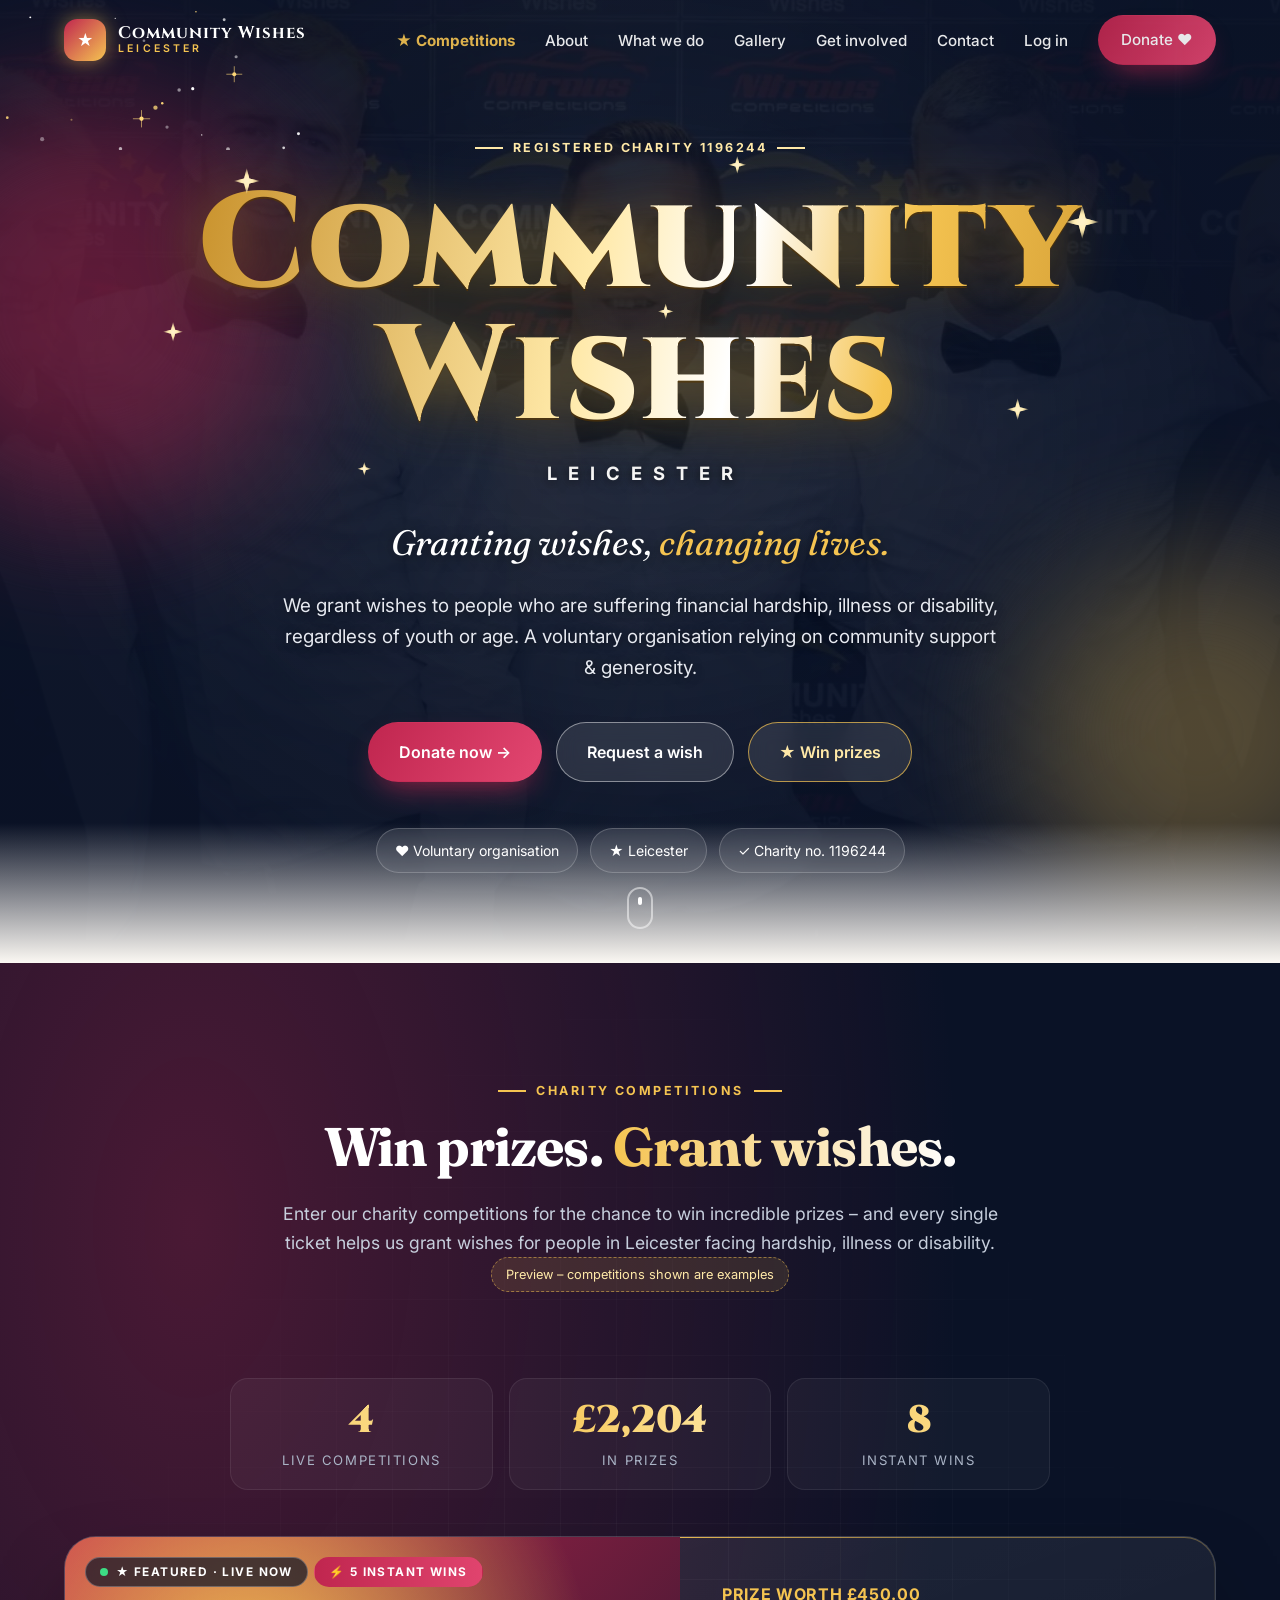
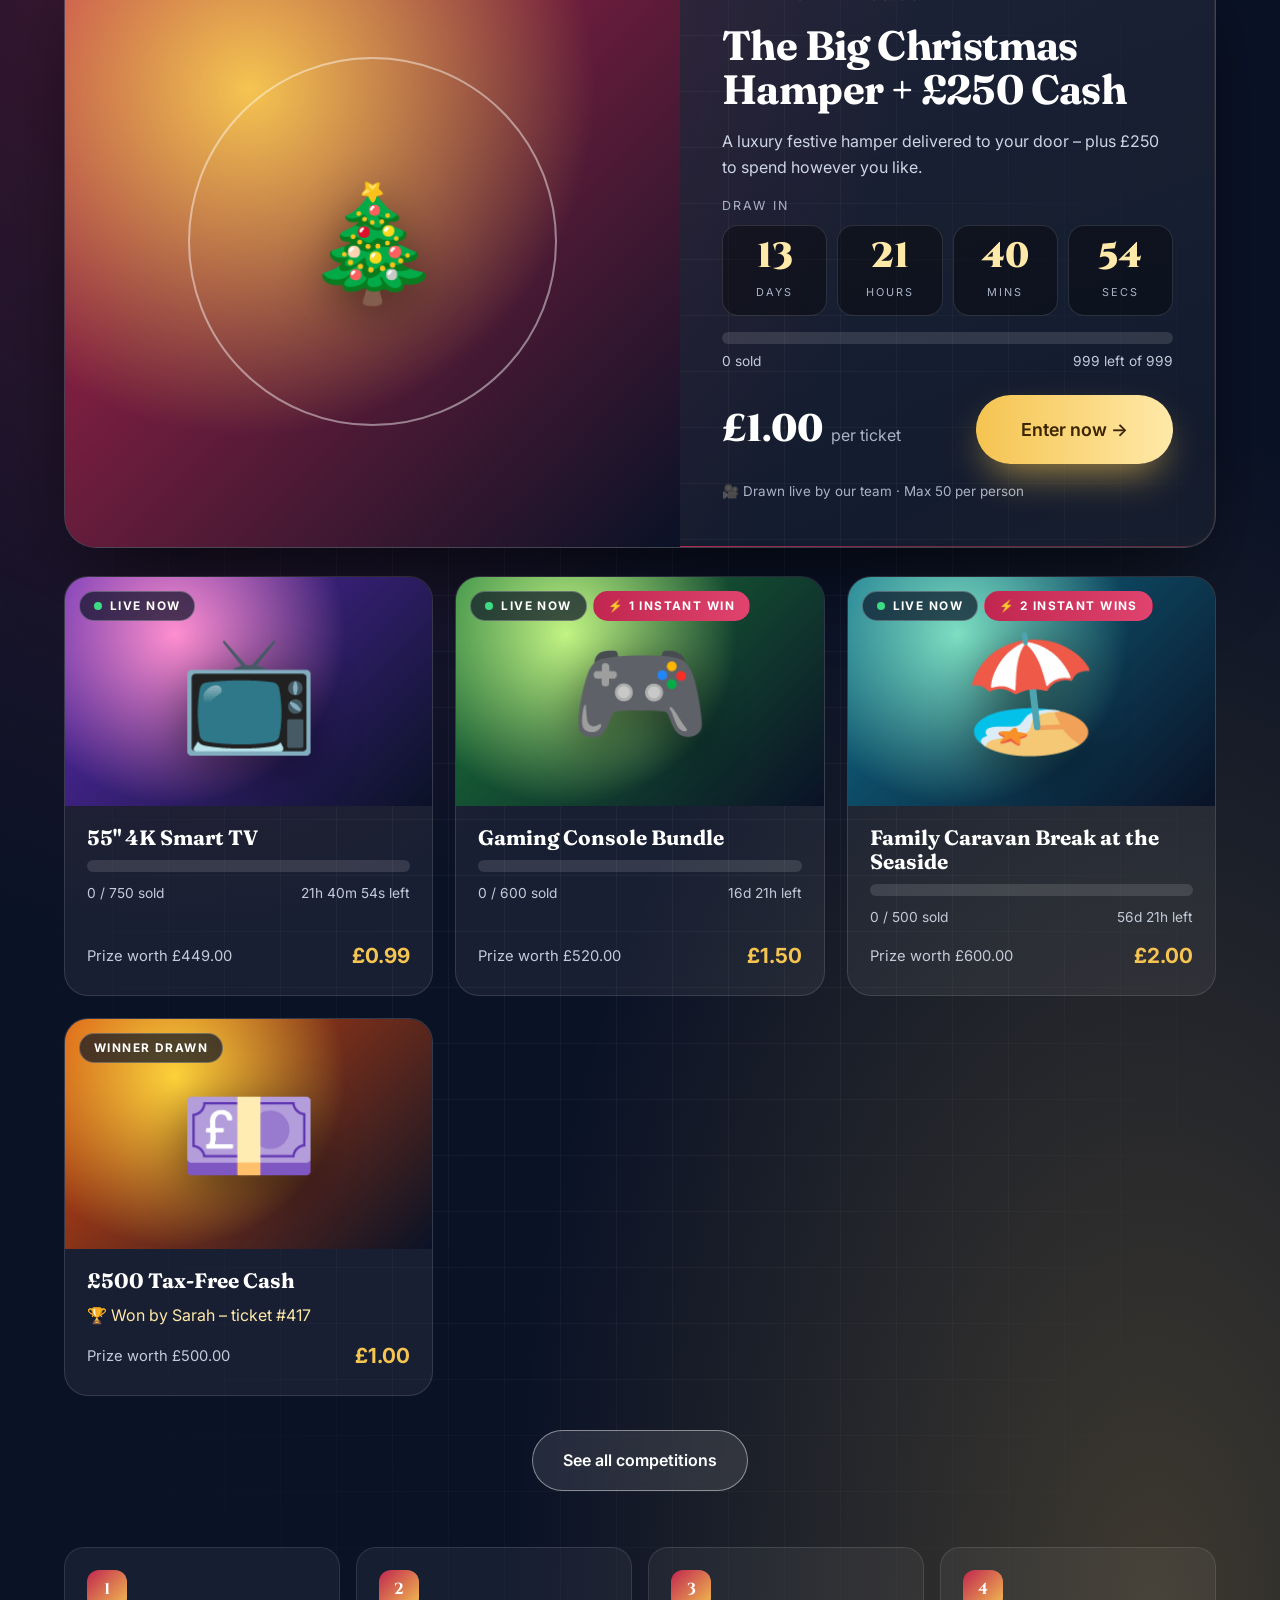
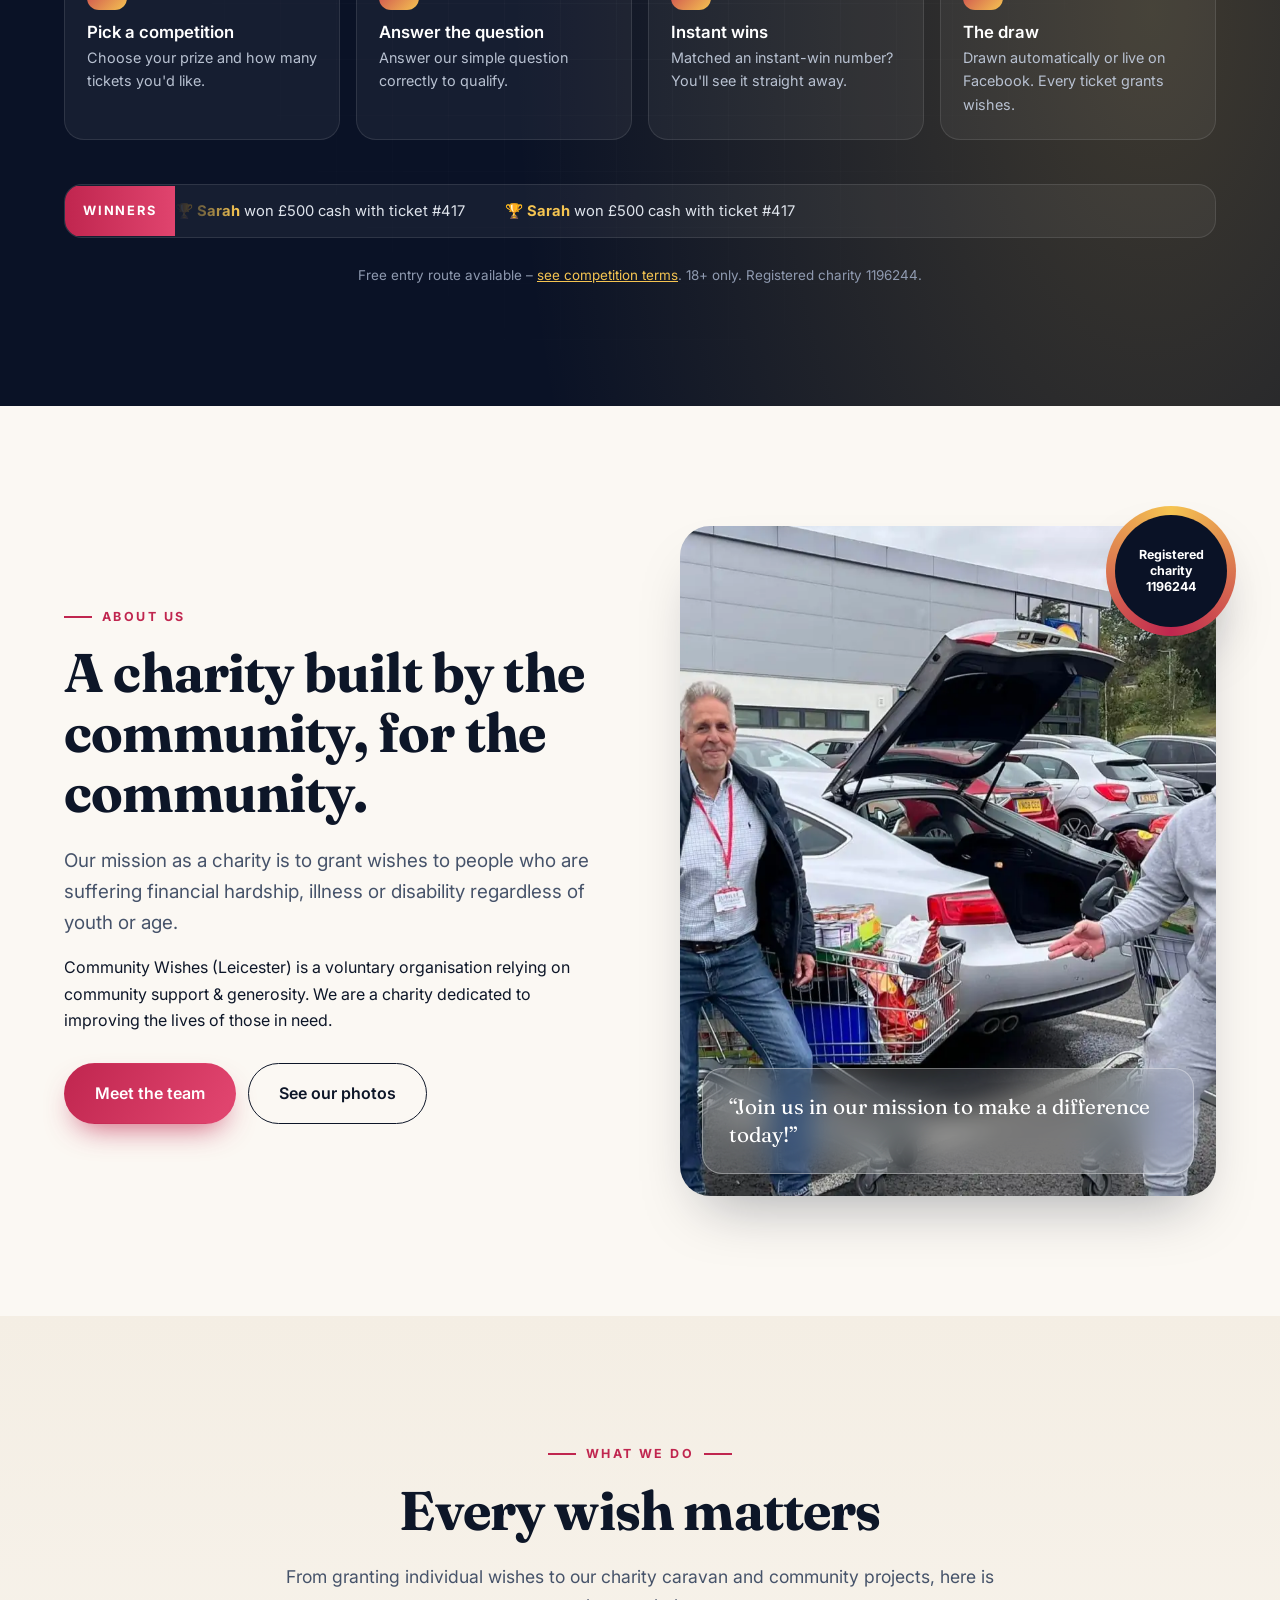
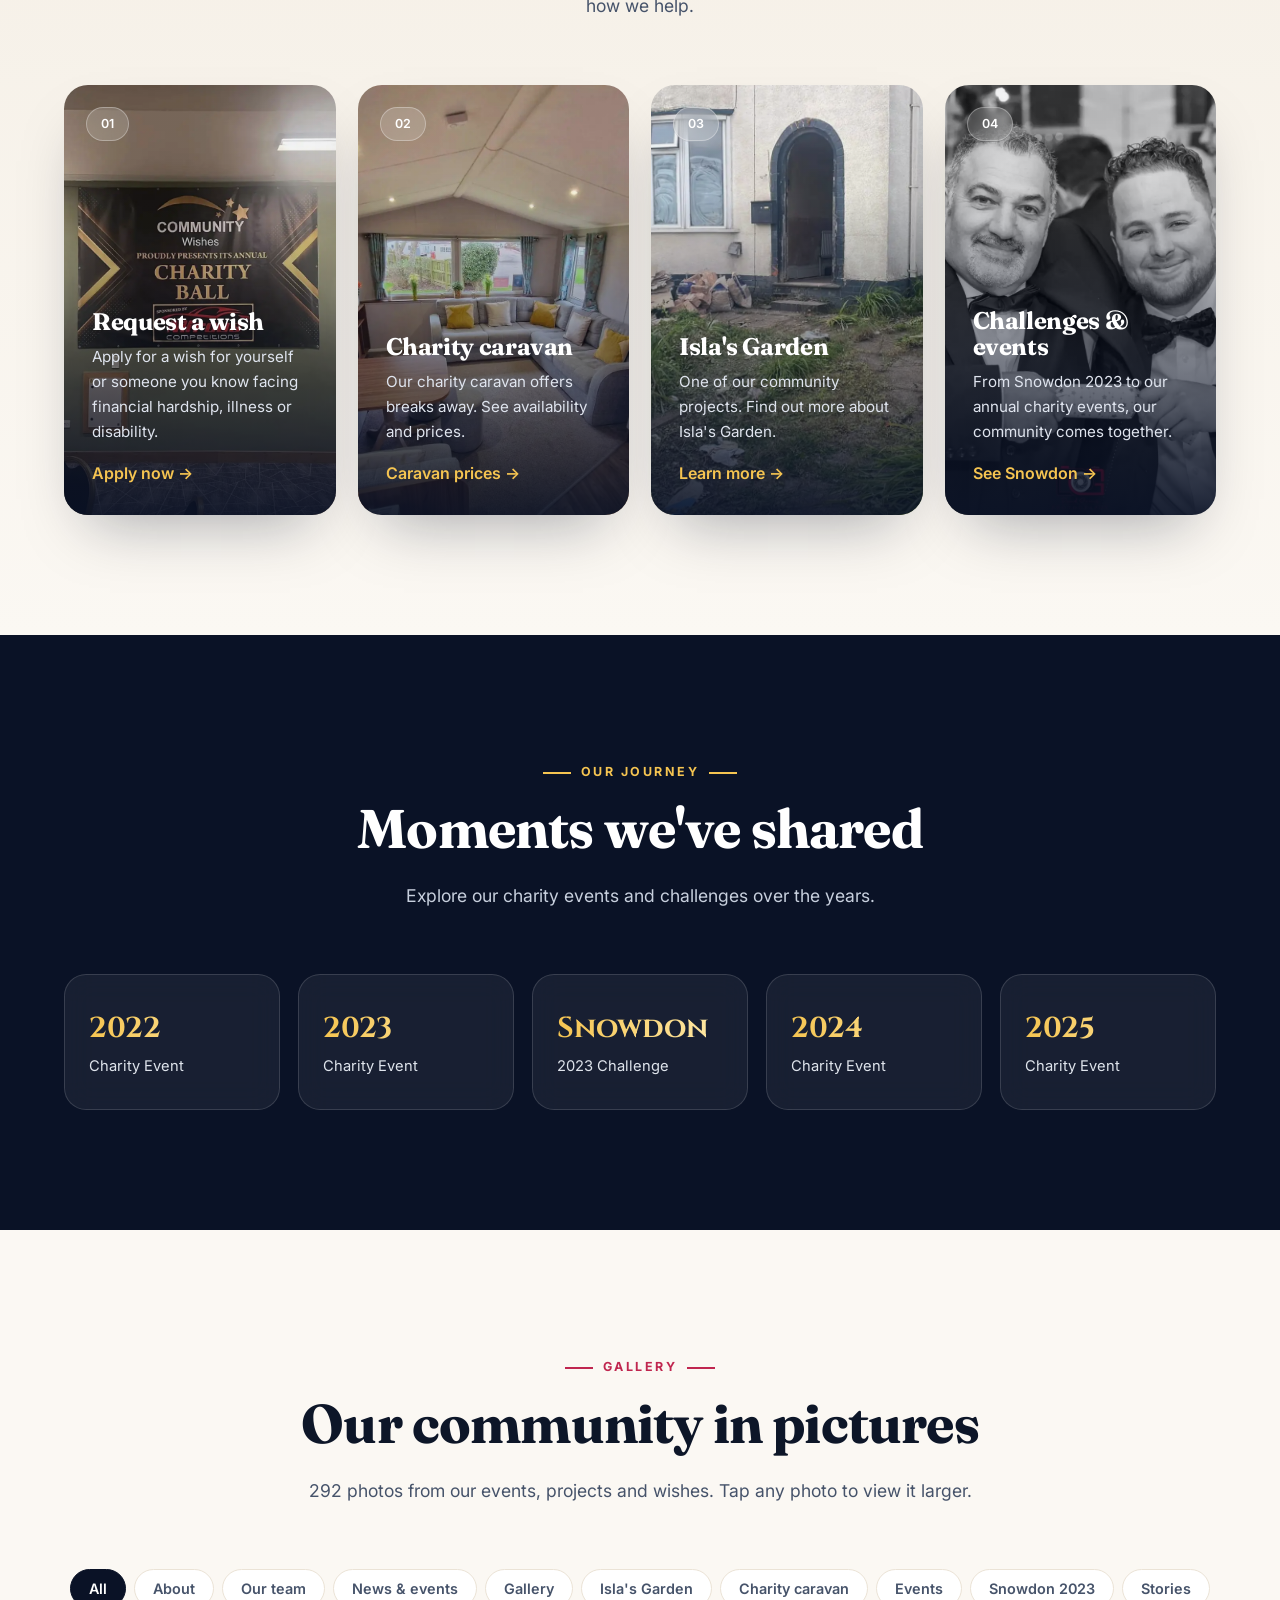
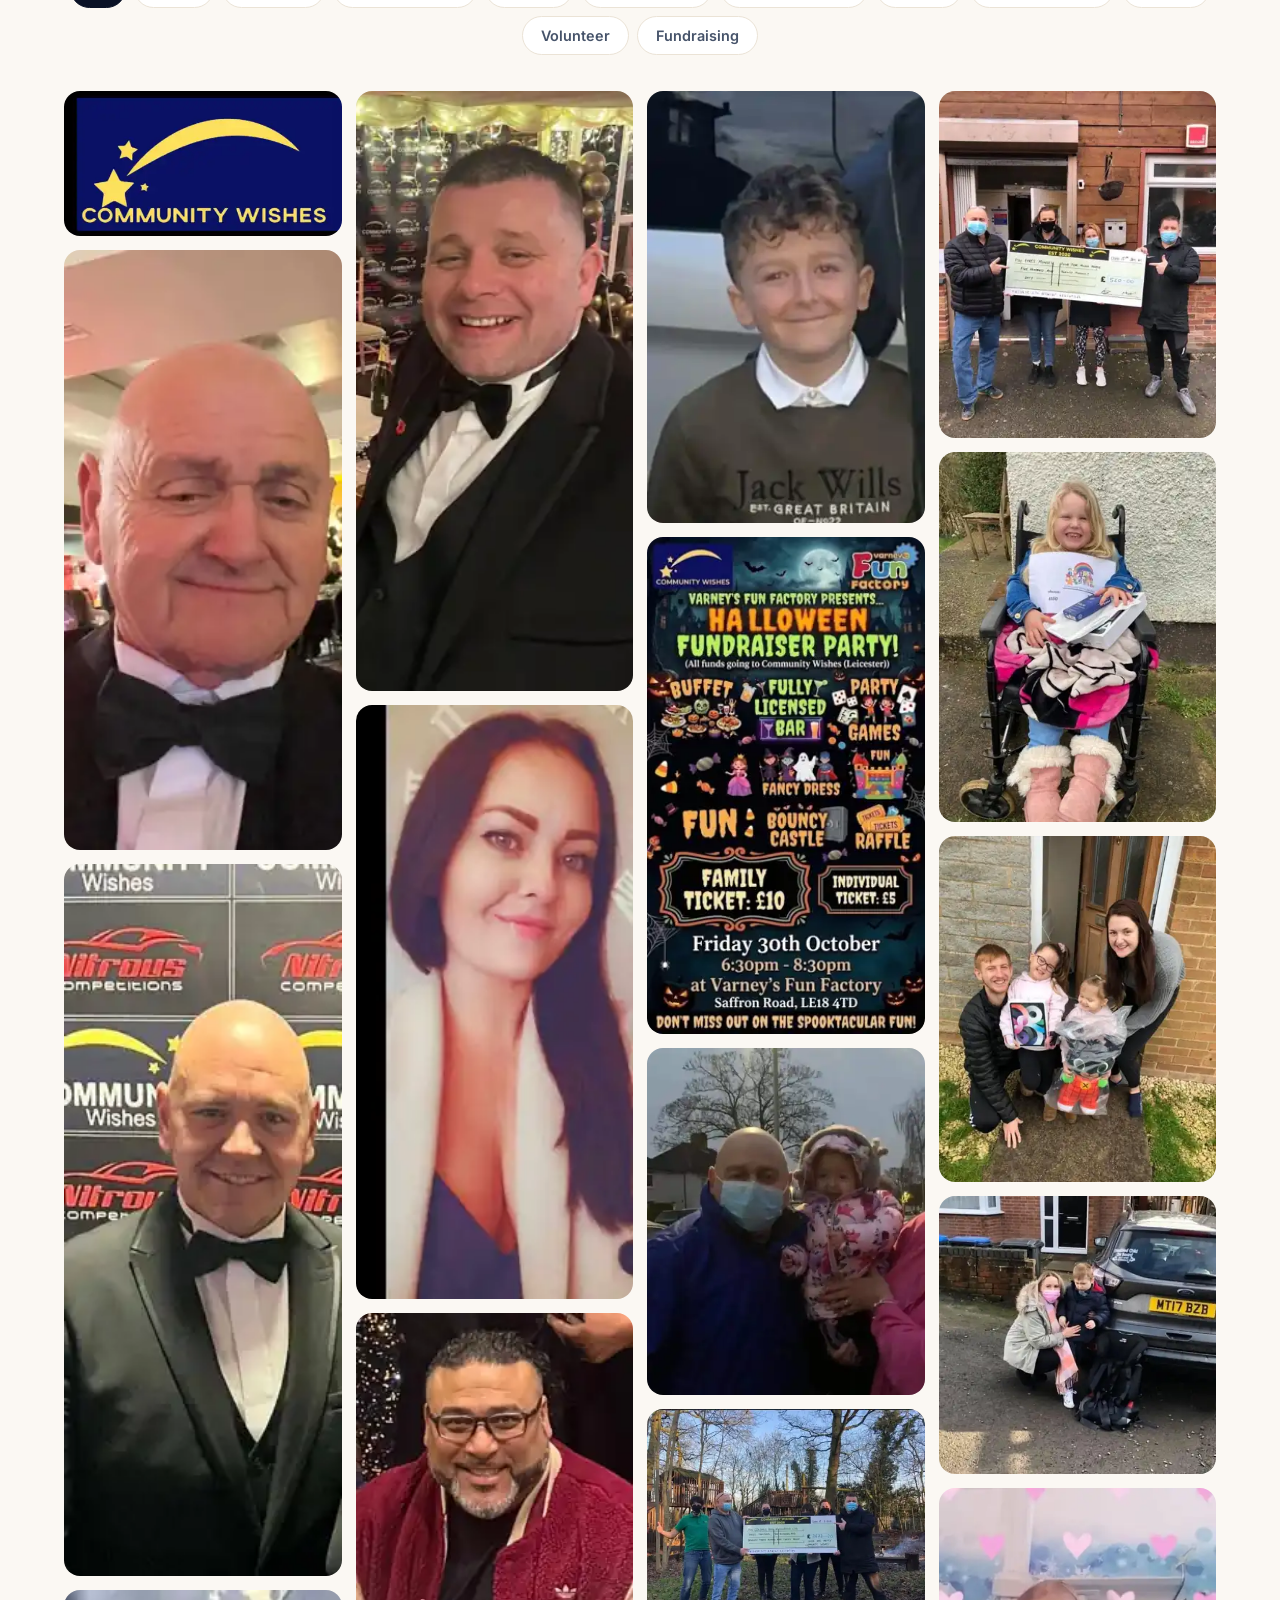
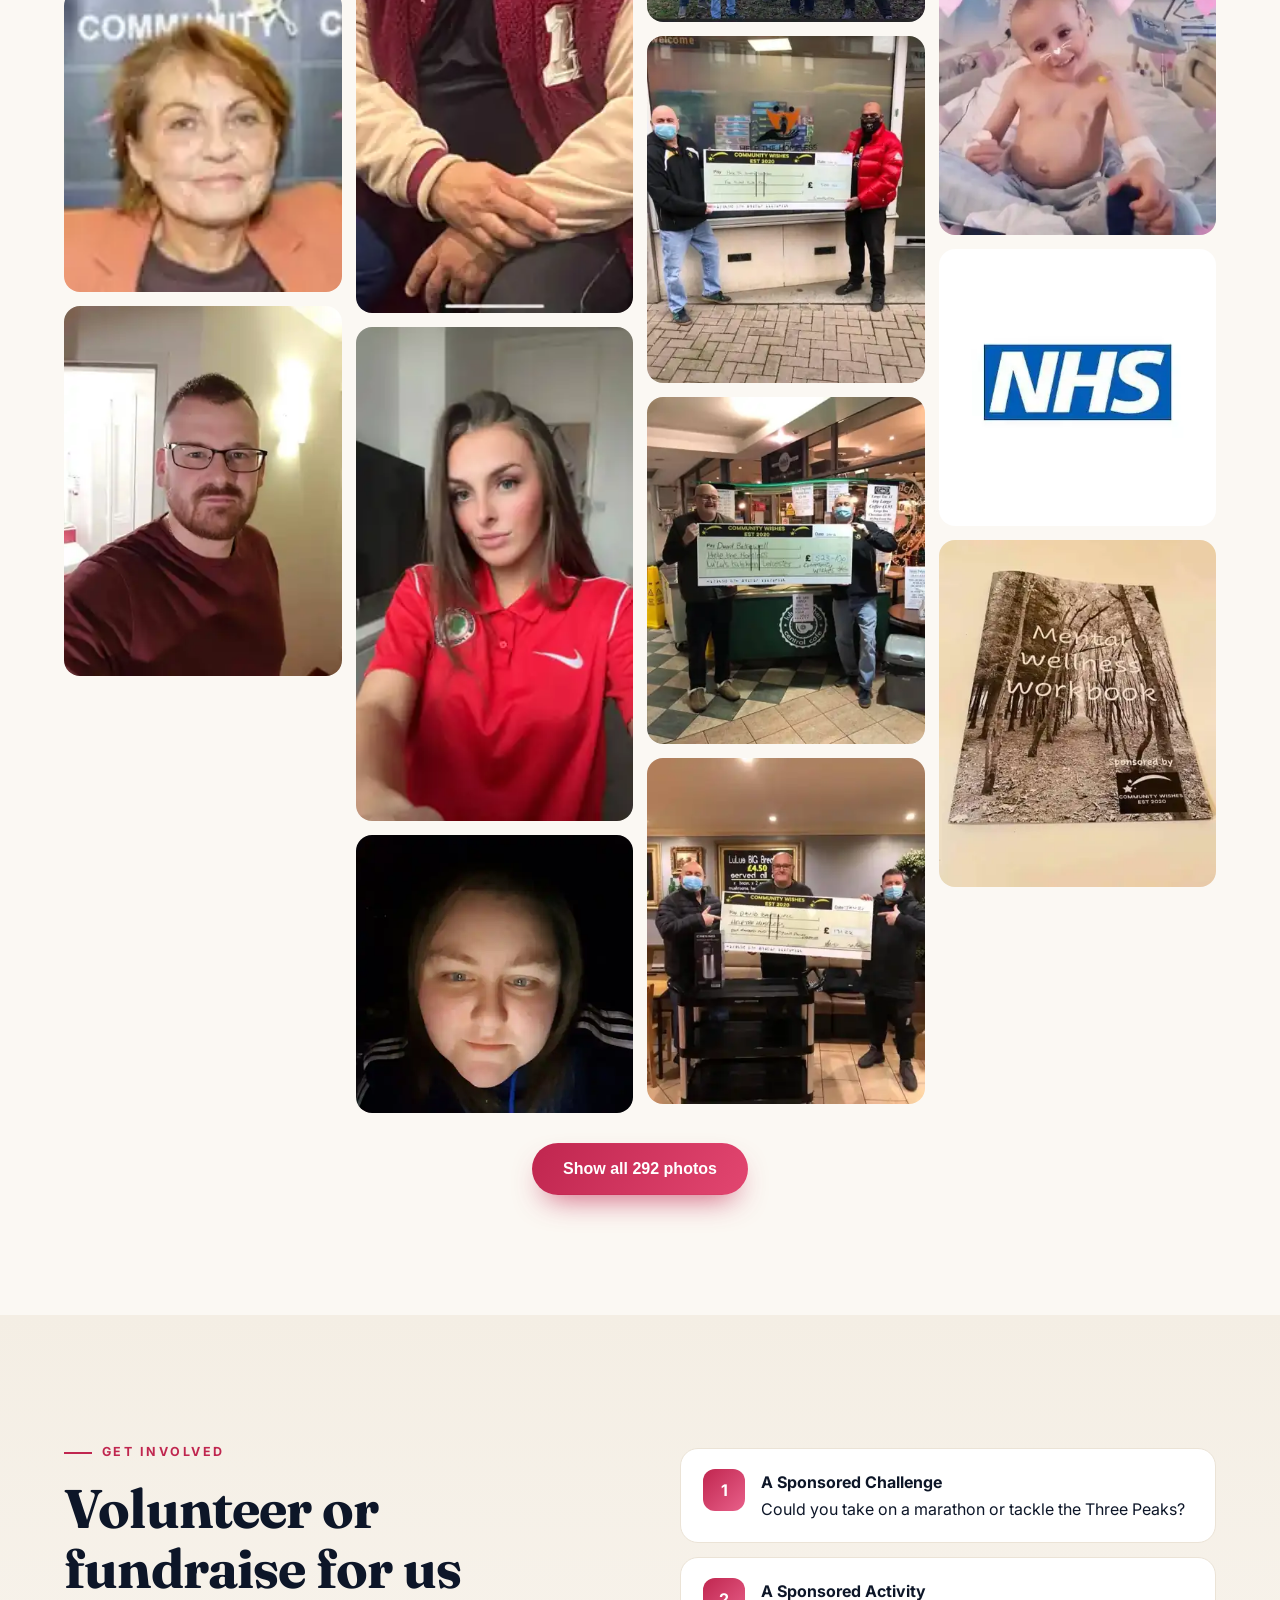
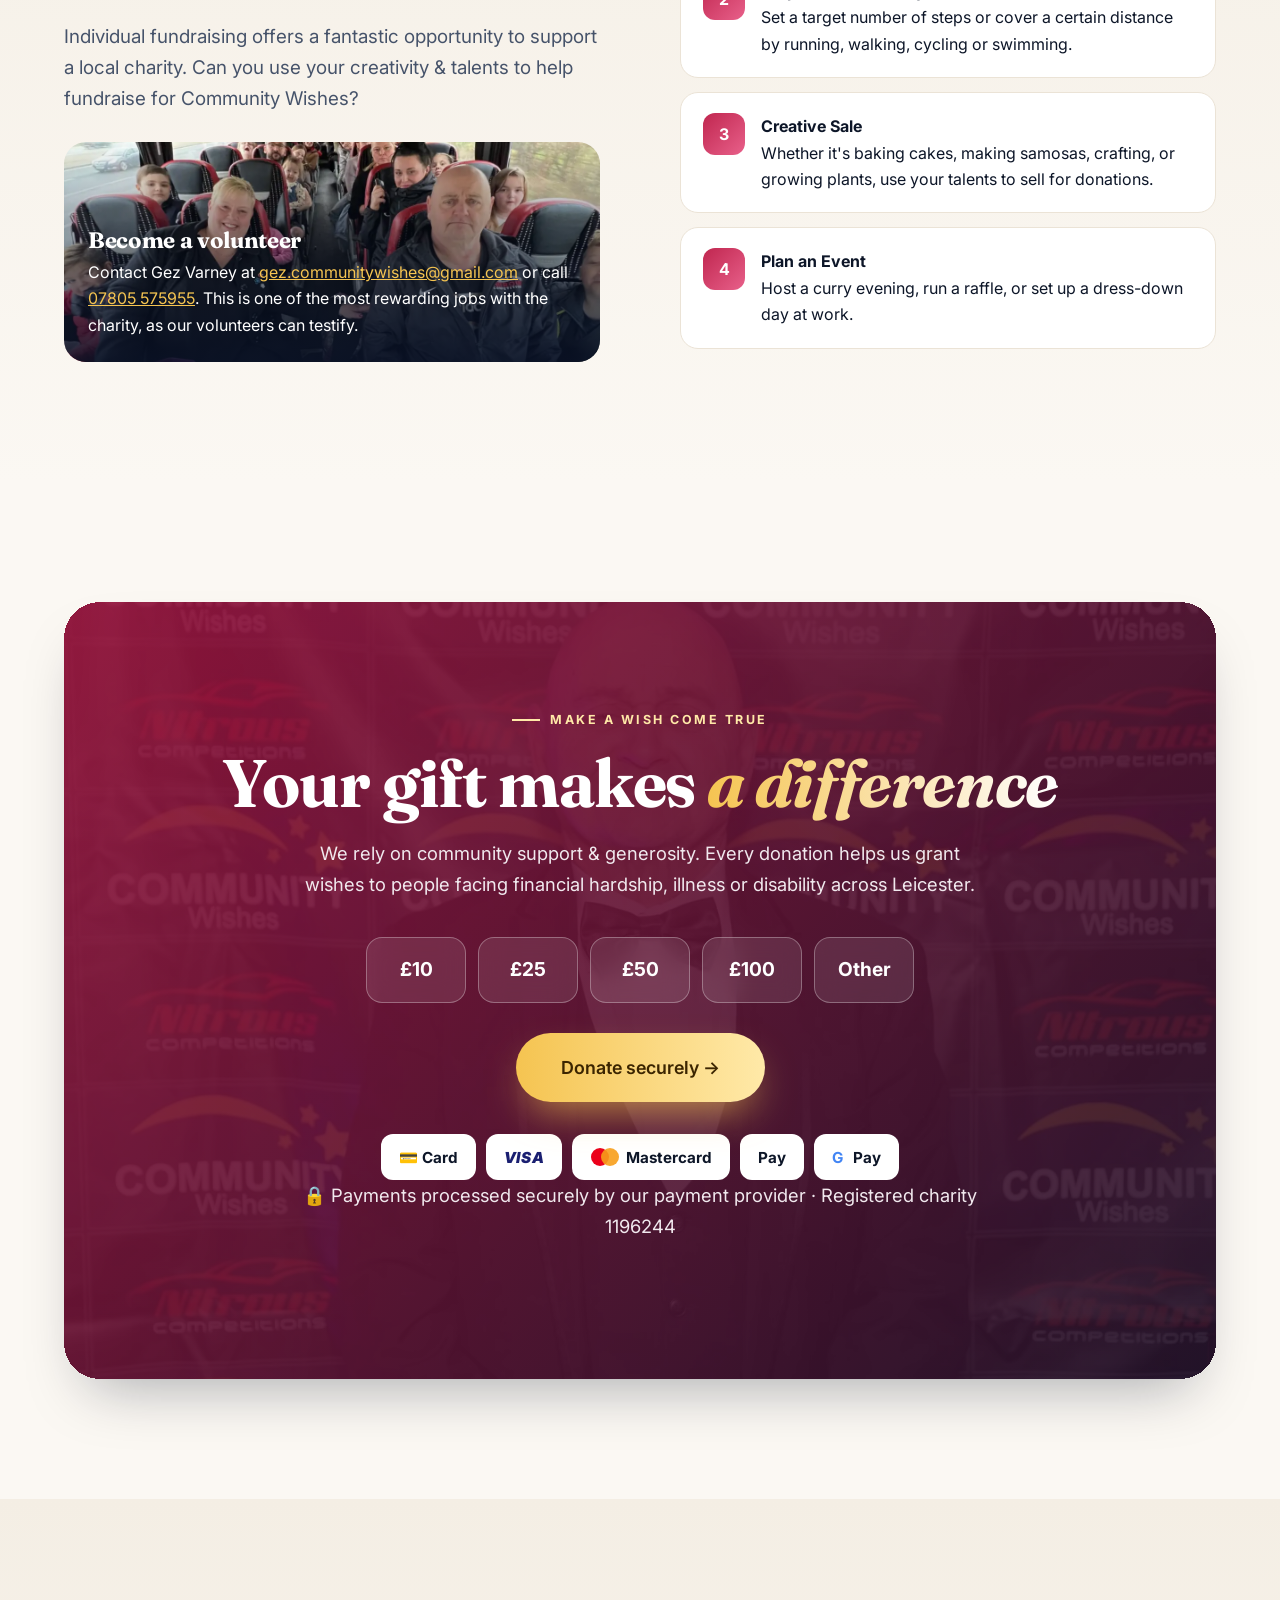
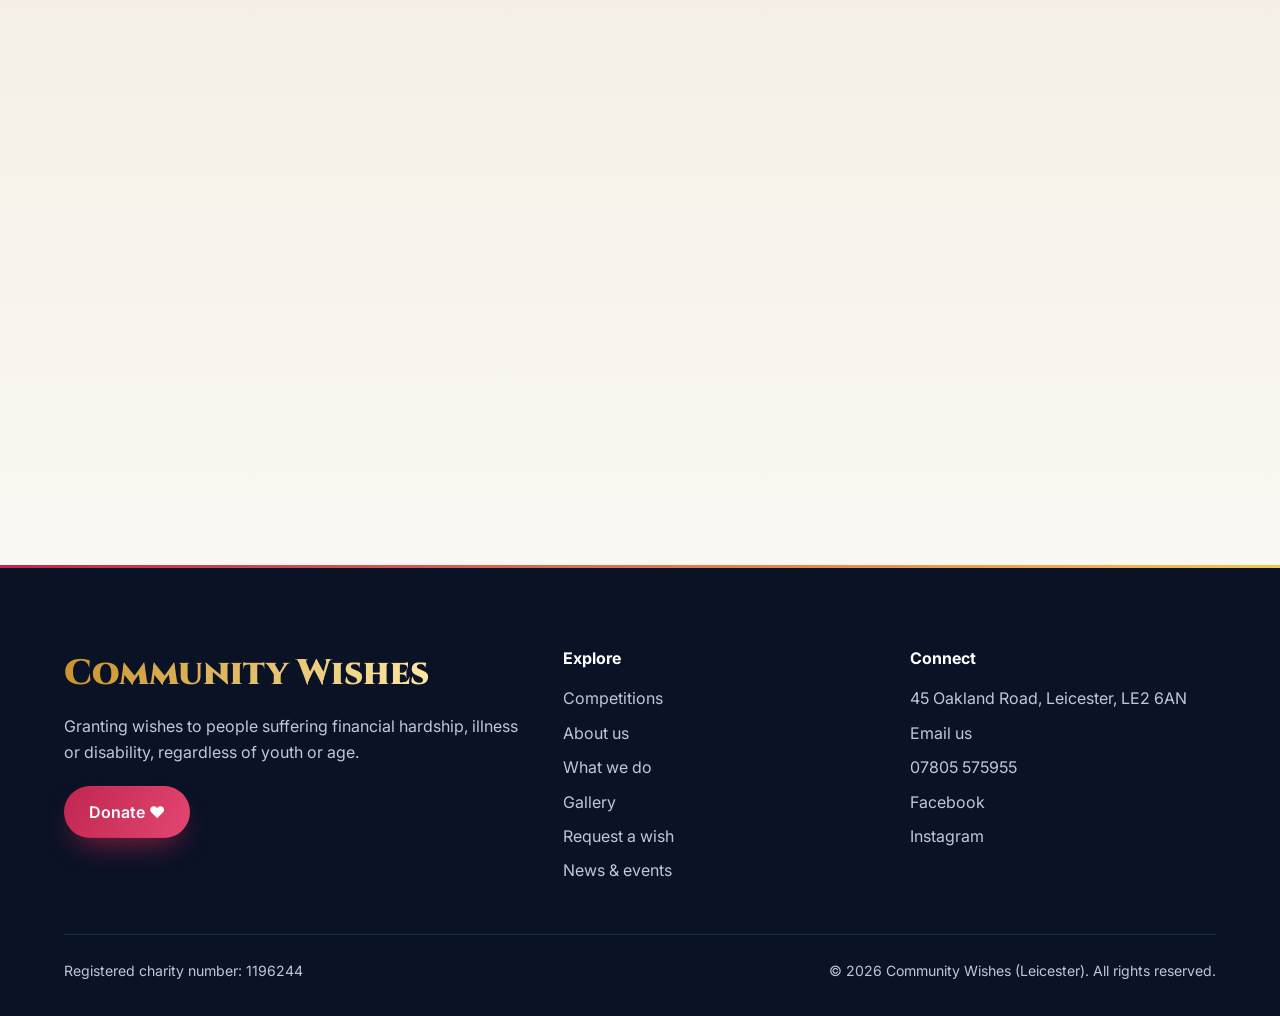
==== commit f42918de: "Add the Oakland Road postal address to the public site. The free-entry address and contact section n" ====
--- a/index.html
+++ b/index.html
@@ -27,10 +27,10 @@
 .s{width:48px;height:48px;border:4px solid rgba(245,196,81,.25);border-top-color:#f5c451;border-radius:50%;animation:r 1s linear infinite;margin:0 auto 18px}@keyframes r{to{transform:rotate(360deg)}}</style></head>
 <body><div><div class="s"></div>Community Wishes (Leicester)<br><small style="color:#cfd6e2;font-weight:400">Loading…</small></div>
 <script>
-Promise.all(Array.from({length:9},(_,i)=>fetch('parts/p'+i+'.txt').then(r=>{if(!r.ok)throw r.status;return r.text()})))
+Promise.all(Array.from({length:9},(_,i)=>fetch('parts/p'+i+'.txt?v=20261116').then(r=>{if(!r.ok)throw r.status;return r.text()})))
 .then(a=>{
  /* Competitions add-on: injected without touching the photo-heavy page parts */
- const v='?v=20261111';
+ const v='?v=20261116';
  const html=a.join('').replace('</head>','<link rel="stylesheet" href="comp/comp.css'+v+'"></head>')
   .replace(/<\/body>\s*<\/html>\s*$/,'<script src="comp/store.js'+v+'"><\/script><script src="comp/front.js'+v+'"><\/script></body></html>');
  document.open();document.write(html);document.close()})
